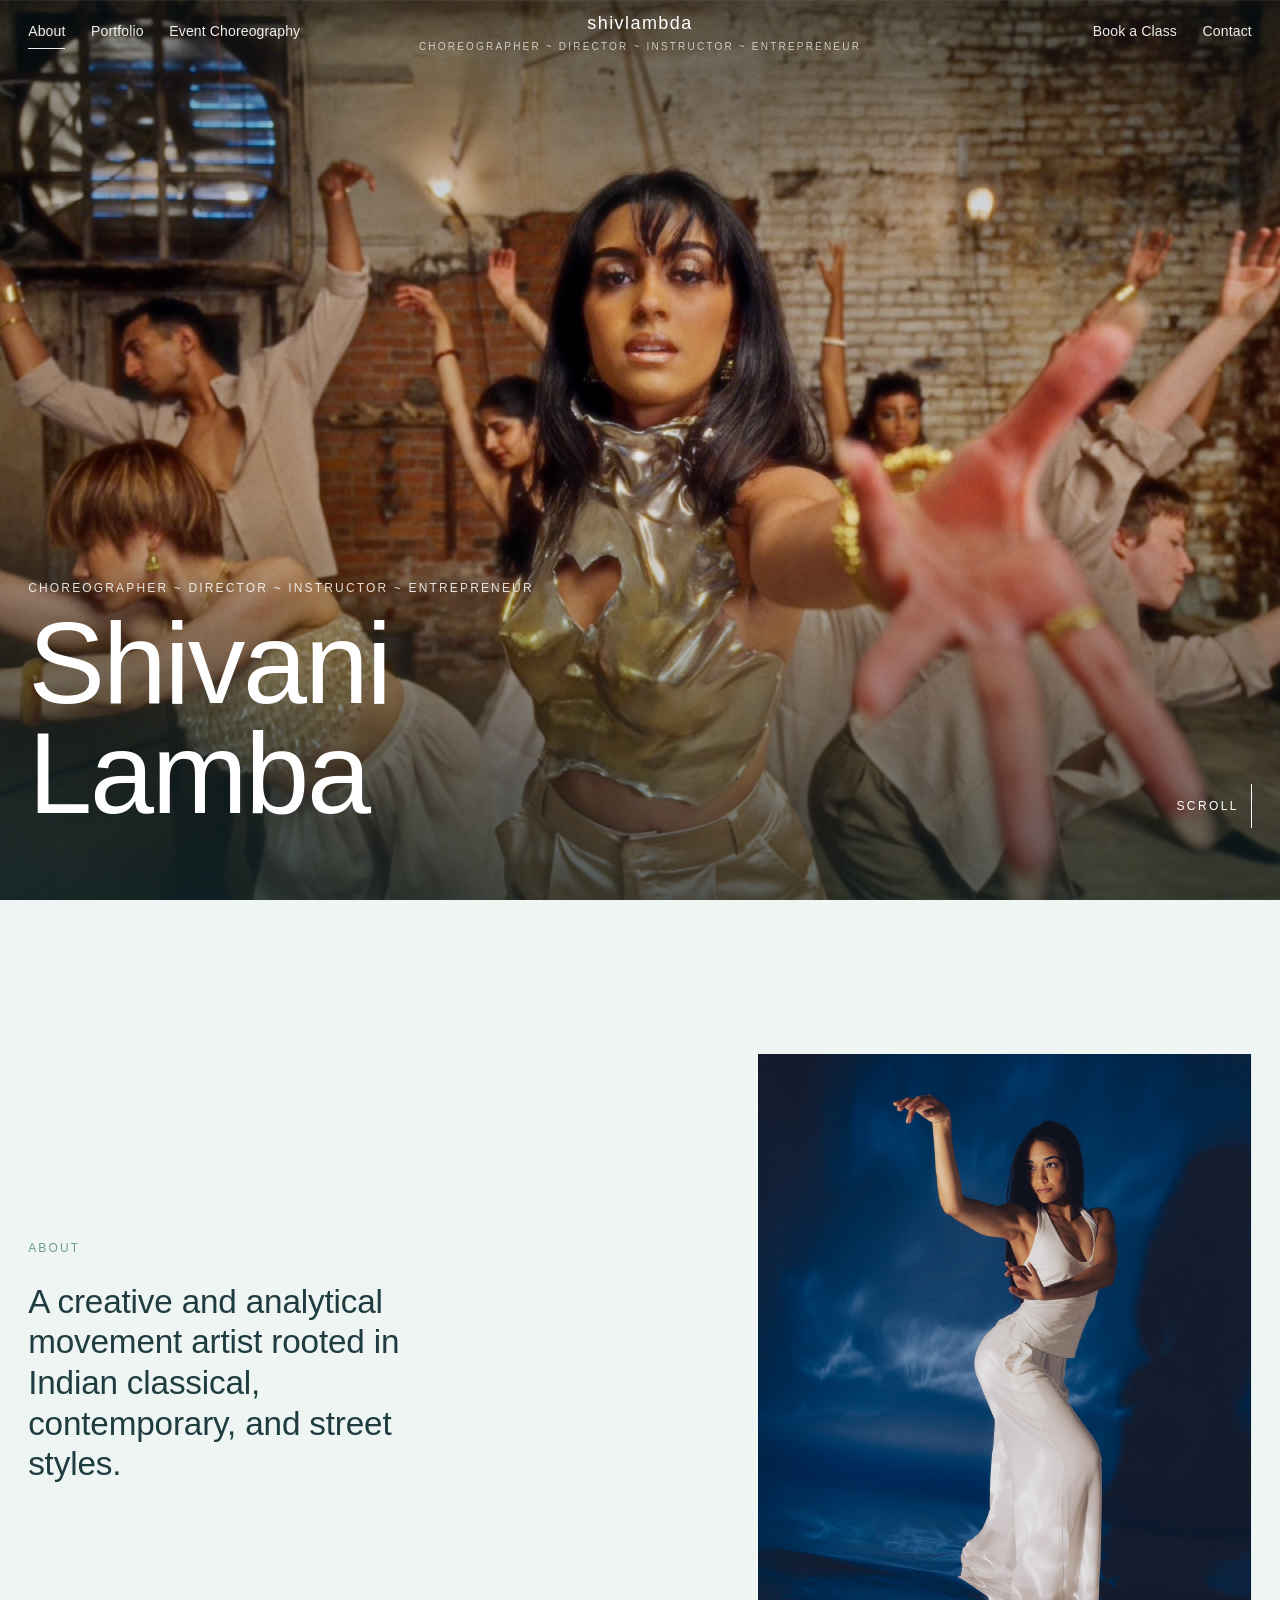
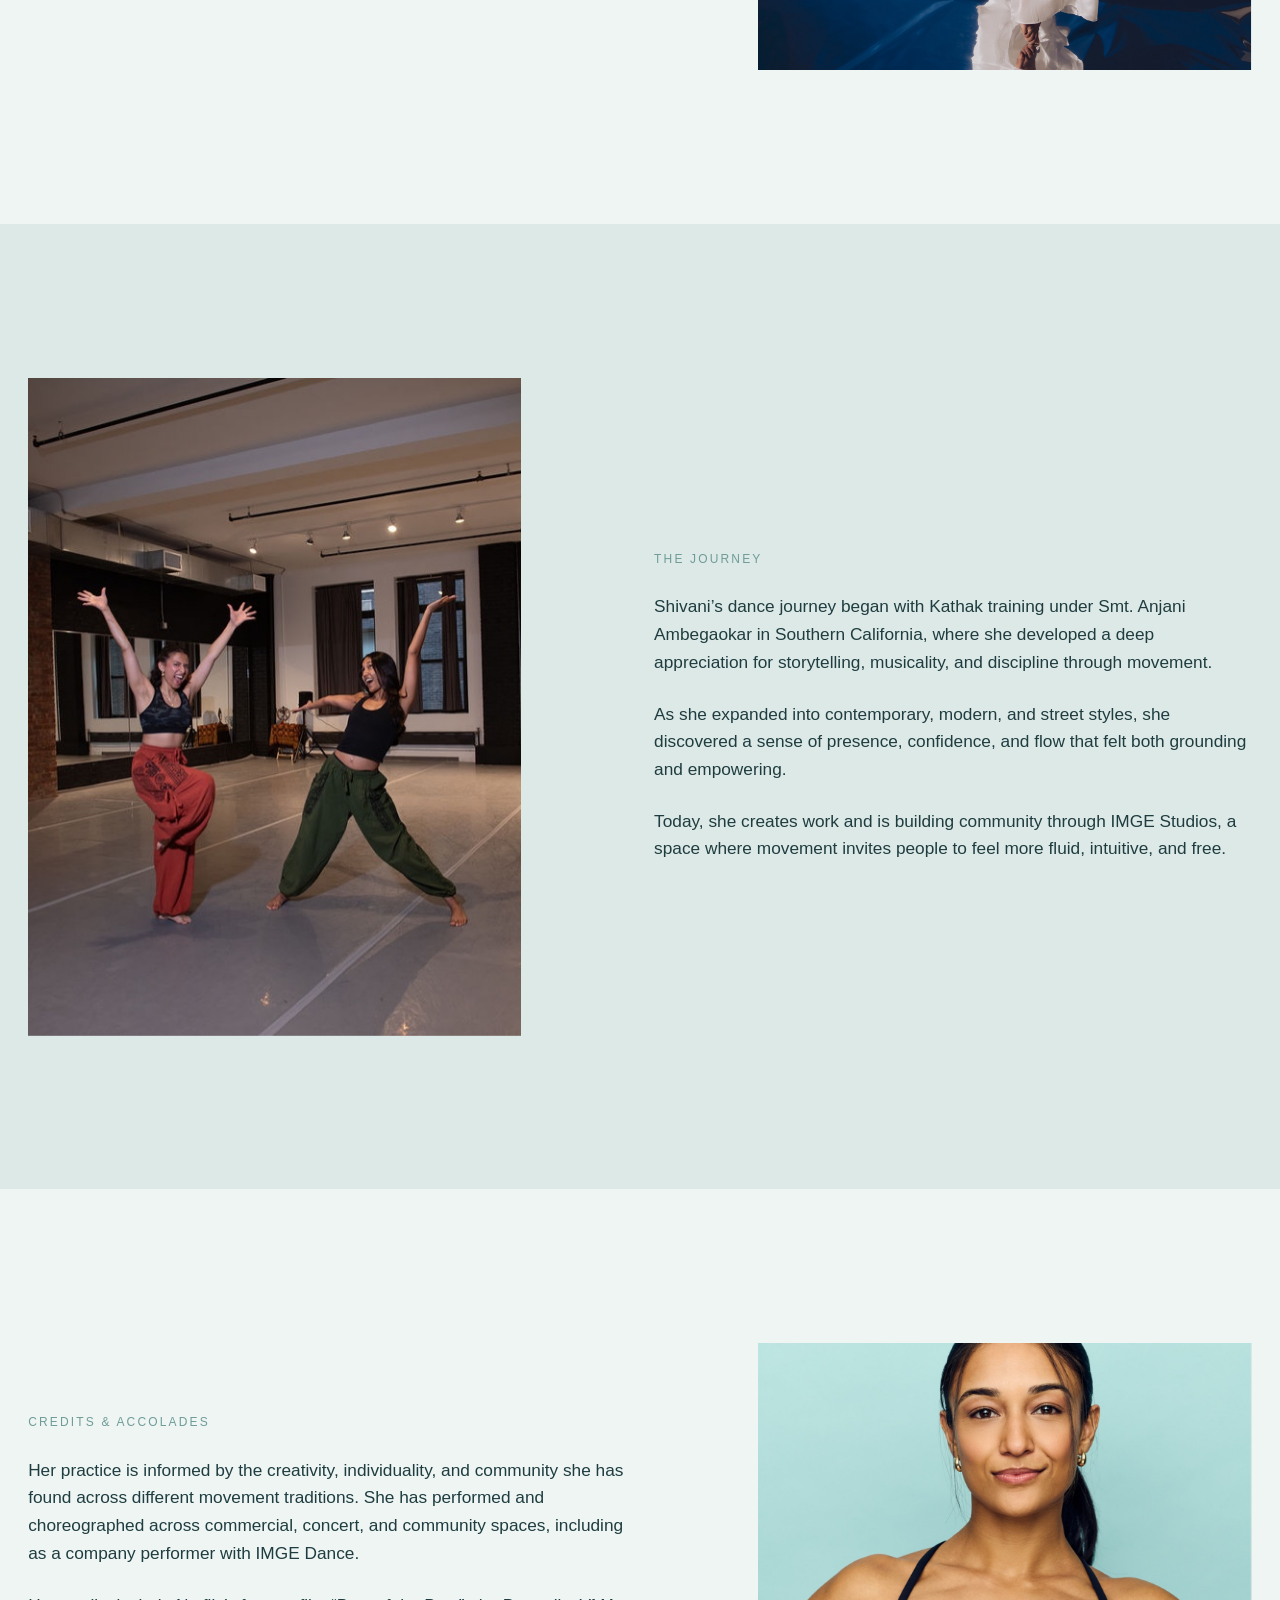
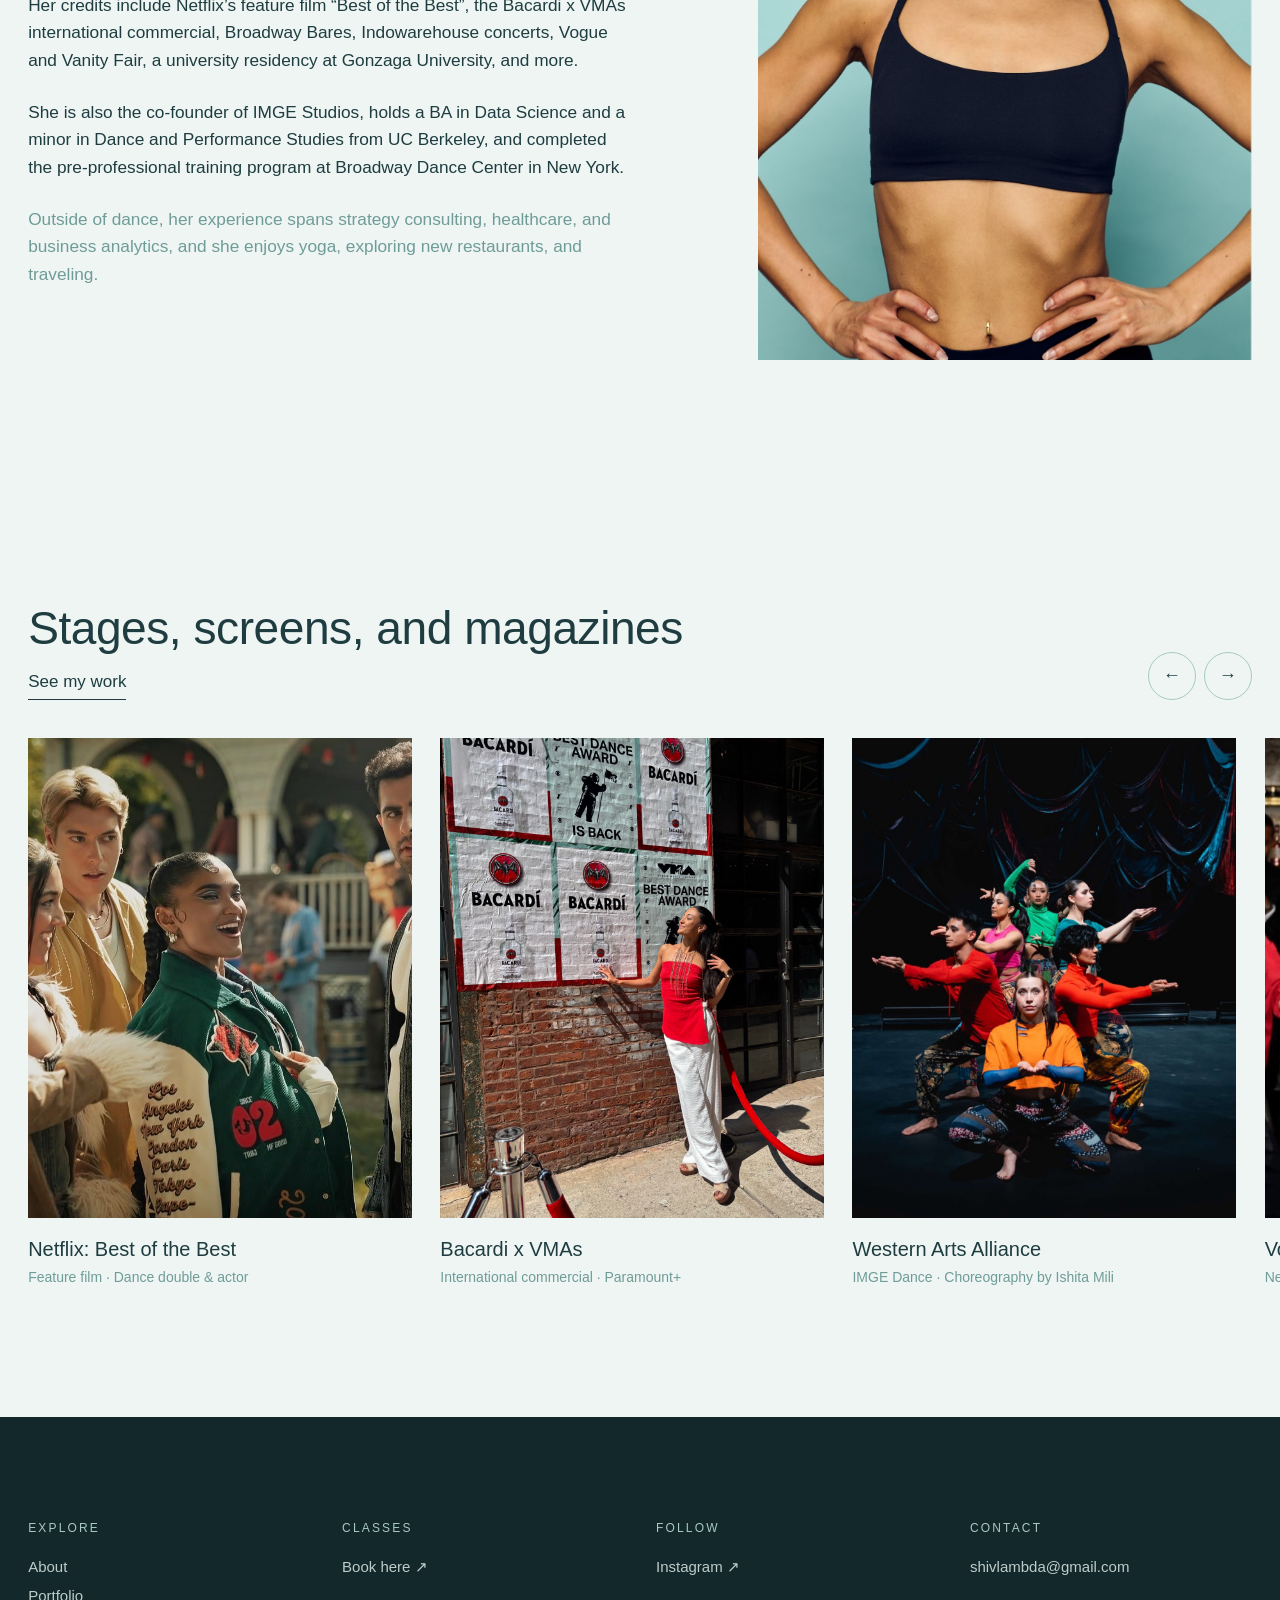
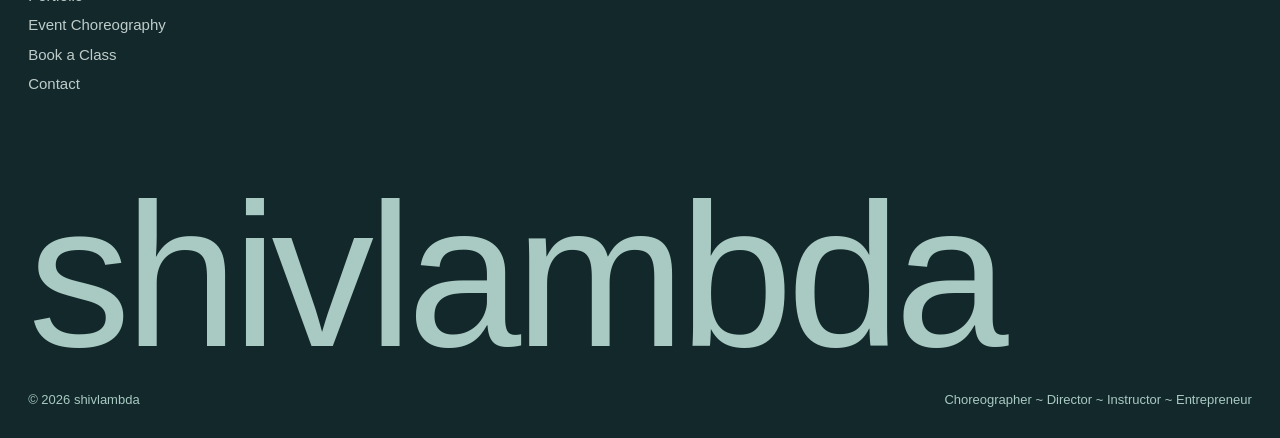
==== index.html @ 4c50a0a4 "Add Netflix film, Bacardi x VMAs and Western Arts Alliance credits; row-ordered portfolio grid Co-Au" ====
<!doctype html>
<html lang="en">
<head>
  <meta charset="utf-8">
  <meta name="viewport" content="width=device-width, initial-scale=1">
  <title>Shivani Lamba — Choreographer, Director, Instructor, Entrepreneur</title>
  <meta name="description" content="Shivani Lamba (shiv) — NYC-based choreographer, director, instructor and entrepreneur. Company performer with IMGE Dance. Book a class, private lesson or event choreography.">
  <meta property="og:title" content="Shivani Lamba — Choreographer, Director, Instructor, Entrepreneur">
  <meta property="og:image" content="assets/img/shivani-6.jpg">
  <link rel="icon" href="assets/img/logo.png">
  <link rel="stylesheet" href="assets/css/style.css">
</head>
<body>

  <!-- Intro wordmark: plays once per visit -->
  <div class="intro" aria-hidden="true">
    <div class="intro__word">~shiv~</div>
    <p class="intro__sub eyebrow">Choreographer ~ Director ~ Instructor ~ Entrepreneur</p>
  </div>

  <header id="site-header" data-on-dark></header>

  <main>
    <!-- HERO — intro video (swap assets/video/intro.mp4 + poster to change it) -->
    <section class="hero">
      <div class="hero__water" aria-hidden="true"></div>
      <div class="hero__media">
        <video class="hero__video" src="assets/video/intro.mp4" poster="assets/img/intro-poster.jpg"
               autoplay muted loop playsinline preload="auto" aria-label="Shivani leading a group of dancers in a brick warehouse"></video>
      </div>
      <div class="hero__content">
        <div>
          <p class="eyebrow" style="color:inherit;opacity:.85">Choreographer ~ Director ~ Instructor ~ Entrepreneur</p>
          <h1 class="display" style="margin-top:12px">Shivani<br>Lamba</h1>
        </div>
        <a class="hero__scroll" href="#about">Scroll</a>
      </div>
    </section>

    <!-- ABOUT -->
    <section id="about" class="section wrap">
      <div class="grid">
        <div class="col-6" style="align-self:center">
          <p class="eyebrow reveal">About</p>
          <p class="lead reveal reveal-d1" style="margin-top:24px;max-width:24ch">
            A creative and analytical movement artist rooted in Indian classical, contemporary, and street styles.
          </p>
        </div>
        <div class="col-5 start-8" style="grid-column-end:-1">
          <div class="media media--portrait reveal-img" data-parallax="6">
            <img src="assets/img/about-water.jpg" alt="Shivani in flowing white, one arm raised, posed on a reflective floor against a deep blue backdrop" loading="lazy">
          </div>
        </div>
      </div>
    </section>

    <!-- ABOUT: JOURNEY -->
    <section class="section section--mist wrap">
      <div class="grid">
        <div class="col-5">
          <div class="media media--tall reveal-img" data-parallax="6">
            <img src="assets/img/about-studio-joy.jpg" alt="Shivani and a fellow dancer mid-celebration, arms flung wide, in a sunlit dance studio" loading="lazy">
          </div>
        </div>
        <div class="col-6 start-7 stack body-lg" style="align-self:center;grid-column-end:-1">
          <p class="eyebrow reveal">The journey</p>
          <p class="reveal">Shivani’s dance journey began with Kathak training under Smt. Anjani Ambegaokar in Southern California, where she developed a deep appreciation for storytelling, musicality, and discipline through movement.</p>
          <p class="reveal">As she expanded into contemporary, modern, and street styles, she discovered a sense of presence, confidence, and flow that felt both grounding and empowering.</p>
          <p class="reveal">Today, she creates work and is building community through IMGE Studios, a space where movement invites people to feel more fluid, intuitive, and free.</p>
        </div>
      </div>
    </section>

    <!-- ABOUT: CREDITS -->
    <section class="section wrap">
      <div class="grid">
        <div class="col-6 stack body-lg" style="align-self:center">
          <p class="eyebrow reveal">Credits &amp; accolades</p>
          <p class="reveal">Her practice is informed by the creativity, individuality, and community she has found across different movement traditions. She has performed and choreographed across commercial, concert, and community spaces, including as a company performer with IMGE Dance.</p>
          <p class="reveal">Her credits include Netflix’s feature film “Best of the Best”, the Bacardi x VMAs international commercial, Broadway Bares, Indowarehouse concerts, Vogue and Vanity Fair, a university residency at Gonzaga University, and more.</p>
          <p class="reveal">She is also the co-founder of IMGE Studios, holds a BA in Data Science and a minor in Dance and Performance Studies from UC Berkeley, and completed the pre-professional training program at Broadway Dance Center in New York.</p>
          <p class="reveal muted">Outside of dance, her experience spans strategy consulting, healthcare, and business analytics, and she enjoys yoga, exploring new restaurants, and traveling.</p>
        </div>
        <div class="col-5 start-8" style="grid-column-end:-1">
          <div class="media media--portrait reveal-img" data-parallax="6">
            <img src="assets/img/about-headshot.jpg" alt="Portrait of Shivani smiling, hands on hips, against a soft teal backdrop" loading="lazy" style="object-position:50% 20%">
          </div>
        </div>
      </div>
    </section>

    <!-- SNEAK PEEK: SELECTED WORK -->
    <section class="section--tight wrap carousel" style="padding-bottom:clamp(80px,10vw,160px)">
      <div class="carousel__head">
        <div>
          <h2 class="h2">Stages, screens, and magazines</h2>
          <p style="margin-top:16px"><a class="link-line" href="portfolio.html">See my work</a></p>
        </div>
        <div class="carousel__controls">
          <button class="carousel__btn" data-prev aria-label="Previous">←</button>
          <button class="carousel__btn" data-next aria-label="Next">→</button>
        </div>
      </div>
      <div class="carousel__track">
        <a class="carousel__item" href="portfolio.html#film">
          <div class="media media--portrait"><img src="assets/img/film-best-of-the-best.jpg" alt="Still from the Netflix feature film Best of the Best" loading="lazy"></div>
          <p class="card-title">Netflix: Best of the Best</p>
          <p class="card-meta">Feature film · Dance double &amp; actor</p>
        </a>
        <a class="carousel__item" href="portfolio.html#commercial">
          <div class="media media--portrait"><img src="assets/img/com-bacardi-vmas.jpg" alt="Shivani at the Bacardi x VMAs Best Dance Award wall" loading="lazy" style="object-position:65% 50%"></div>
          <p class="card-title">Bacardi x VMAs</p>
          <p class="card-meta">International commercial · Paramount+</p>
        </a>
        <a class="carousel__item" href="portfolio.html#concert">
          <div class="media media--portrait"><img src="assets/img/concert-western-arts-alliance.jpg" alt="IMGE Dance ensemble in colourful costumes posed on a dark stage" loading="lazy"></div>
          <p class="card-title">Western Arts Alliance</p>
          <p class="card-meta">IMGE Dance · Choreography by Ishita Mili</p>
        </a>
        <a class="carousel__item" href="portfolio.html#commercial">
          <div class="media media--portrait"><img src="assets/img/com-vogue.jpg" alt="IMGE Dance featured in Vogue" loading="lazy"></div>
          <p class="card-title">Vogue, Vanity Fair, L’Officiel</p>
          <p class="card-meta">New York Diwali Gala · Mandarin Oriental</p>
        </a>
        <a class="carousel__item" href="portfolio.html#commercial">
          <div class="media media--portrait"><img src="assets/img/com-diljit.jpg" alt="Diljit Dosanjh concert at Prudential Center" loading="lazy"></div>
          <p class="card-title">Diljit Dosanjh</p>
          <p class="card-meta">Prudential Center · 20,000+ audience</p>
        </a>
        <a class="carousel__item" href="portfolio.html#concert">
          <div class="media media--portrait"><img src="assets/img/cover-concert.jpg" alt="Broadway Bares 2023 ensemble" loading="lazy"></div>
          <p class="card-title">Broadway Bares 2023</p>
          <p class="card-meta">Broadway Cares / Equity Fights AIDS</p>
        </a>
        <a class="carousel__item" href="portfolio.html#commercial">
          <div class="media media--portrait"><img src="assets/img/com-nyfw.jpg" alt="NYFW SS25 runway show at Terminal 5" loading="lazy"></div>
          <p class="card-title">NYFW SS25</p>
          <p class="card-meta">Terminal 5 · with Akshara</p>
        </a>
        <a class="carousel__item" href="portfolio.html#commercial">
          <div class="media media--portrait"><img src="assets/img/com-monkeyman.jpg" alt="Monkey Man premiere at AMC Times Square" loading="lazy"></div>
          <p class="card-title">Monkey Man Premiere</p>
          <p class="card-meta">NBC Universal · AMC Times Square</p>
        </a>
        <a class="carousel__item" href="portfolio.html#concert">
          <div class="media media--portrait"><img src="assets/img/concert-seattle.jpg" alt="Seattle International Dance Festival 2025" loading="lazy"></div>
          <p class="card-title">Seattle International Dance Festival</p>
          <p class="card-meta">2025 · Trio, choreography by Ishita Mili</p>
        </a>
        <a class="carousel__item" href="portfolio.html#commercial">
          <div class="media media--portrait"><img src="assets/img/com-gotham.jpg" alt="Gotham FC match at Red Bull Arena" loading="lazy"></div>
          <p class="card-title">Gotham FC</p>
          <p class="card-meta">Red Bull Arena · NWSL match opener</p>
        </a>
      </div>
    </section>

  </main>

  <footer id="site-footer"></footer>
  <script src="assets/js/main.js"></script>
</body>
</html>
---- assets/css/style.css ----
/* ==========================================================================
   shivlambda — dance portfolio
   Water palette · Helvetica thin · calm, airy motion
   ========================================================================== */

:root {
  /* Water palette */
  --sea-foam:   #eef5f3;   /* page background */
  --sea-mist:   #dde9e6;   /* soft panels */
  --sea-glass:  #a9c9c3;   /* accents, rules */
  --tide:       #6f9c97;   /* secondary text, hover */
  --deep-water: #1f3d40;   /* primary text */
  --abyss:      #12282b;   /* dark sections */
  --white:      #ffffff;

  --font: "Helvetica Neue", Helvetica, "Nimbus Sans", Arial, sans-serif;
  --thin: 200;
  --light: 300;
  --regular: 400;

  --gutter: clamp(16px, 2.2vw, 32px);
  --header-h: 64px;
  --ease: cubic-bezier(.22, .61, .36, 1);
  --ease-slow: cubic-bezier(.65, 0, .35, 1);
}

*, *::before, *::after { box-sizing: border-box; }

html { -webkit-text-size-adjust: 100%; scroll-behavior: smooth; }

body {
  margin: 0;
  background: var(--sea-foam);
  color: var(--deep-water);
  font-family: var(--font);
  font-weight: var(--thin);
  font-size: 17px;
  line-height: 1.55;
  -webkit-font-smoothing: antialiased;
  overflow-x: hidden;
}

body.is-locked { overflow: hidden; }

img, video { display: block; max-width: 100%; }
a { color: inherit; text-decoration: none; }
h1, h2, h3, h4, p { margin: 0; font-weight: var(--thin); }

.sr-only {
  position: absolute; width: 1px; height: 1px; overflow: hidden;
  clip: rect(0 0 0 0); white-space: nowrap;
}

/* ---------- Type scale ---------- */
.display {
  font-size: clamp(44px, 9vw, 150px);
  line-height: .95;
  letter-spacing: -.02em;
  font-weight: 100;
}
.h1 { font-size: clamp(34px, 5.2vw, 80px); line-height: 1.04; letter-spacing: -.015em; }
.h2 { font-size: clamp(28px, 3.6vw, 54px); line-height: 1.1;  letter-spacing: -.01em; }
.lead { font-size: clamp(22px, 2.6vw, 40px); line-height: 1.22; letter-spacing: -.005em; }
.body-lg { font-size: clamp(17px, 1.35vw, 20px); line-height: 1.6; }
.eyebrow {
  font-size: 12px; letter-spacing: .18em; text-transform: uppercase;
  font-weight: var(--regular); color: var(--tide);
}
.muted { color: var(--tide); }

/* Underlined text link, like the inspiration's "About the Brand" */
.link-line {
  display: inline-block;
  font-weight: var(--light);
  padding-bottom: 4px;
  background: linear-gradient(currentColor, currentColor) left bottom / 100% 1px no-repeat;
  transition: background-size .5s var(--ease), color .3s;
}
.link-line:hover { background-size: 0 1px; background-position: right bottom; }

/* Pill button for booking */
.btn {
  display: inline-flex; align-items: center; gap: .7em;
  padding: 16px 30px;
  border: 1px solid currentColor;
  border-radius: 999px;
  font-size: 14px; letter-spacing: .14em; text-transform: uppercase;
  font-weight: var(--regular);
  transition: background .4s var(--ease), color .4s var(--ease), border-color .4s;
}
.btn:hover { background: var(--deep-water); color: var(--sea-foam); border-color: var(--deep-water); }
.btn--solid { background: var(--deep-water); color: var(--sea-foam); border-color: var(--deep-water); }
.btn--solid:hover { background: var(--tide); border-color: var(--tide); }
.btn--light { color: var(--white); }
.btn--light:hover { background: var(--white); color: var(--deep-water); border-color: var(--white); }
.btn .arrow { transition: transform .4s var(--ease); }
.btn:hover .arrow { transform: translateX(4px); }

/* ---------- Layout ---------- */
.wrap { padding-inline: var(--gutter); }
.section { padding-block: clamp(80px, 12vw, 180px); }
.section--tight { padding-block: clamp(56px, 7vw, 100px); }
.section--dark { background: var(--abyss); color: var(--sea-mist); }
.section--dark .muted, .section--dark .eyebrow { color: var(--sea-glass); }
.section--mist { background: var(--sea-mist); }

.grid {
  display: grid;
  grid-template-columns: repeat(12, 1fr);
  column-gap: var(--gutter);
  row-gap: clamp(40px, 6vw, 80px);
}
.col-full { grid-column: 1 / -1; }
.col-7, .col-6, .col-5, .col-4 { grid-column: var(--start, auto) / span var(--span); }
.col-7 { --span: 7; }
.col-6 { --span: 6; }
.col-5 { --span: 5; }
.col-4 { --span: 4; }
.start-6 { --start: 6; }
.start-7 { --start: 7; }
.start-8 { --start: 8; }
.start-9 { --start: 9; }
@media (max-width: 860px) {
  .col-7, .col-6, .col-5, .col-4 { grid-column: 1 / -1 !important; }
}

.stack > * + * { margin-top: 1.4em; }
.stack-lg > * + * { margin-top: clamp(28px, 3vw, 48px); }

/* ---------- Header ---------- */
.site-header {
  position: fixed; inset: 0 0 auto 0; z-index: 50;
  height: var(--header-h);
  display: grid; grid-template-columns: 1fr auto 1fr; align-items: center;
  padding-inline: var(--gutter);
  font-size: 14px; font-weight: var(--light); letter-spacing: .01em;
  color: var(--deep-water);
  transition: background .5s var(--ease), color .5s var(--ease), transform .5s var(--ease), backdrop-filter .5s;
}
.site-header.on-dark { color: var(--white); }
.site-header.is-scrolled {
  background: color-mix(in srgb, var(--sea-foam) 82%, transparent);
  backdrop-filter: blur(14px);
  -webkit-backdrop-filter: blur(14px);
  color: var(--deep-water);
}
.site-header.is-hidden { transform: translateY(-100%); }

.nav { display: flex; gap: clamp(16px, 2vw, 28px); }
.nav--right { justify-content: flex-end; }
.nav a { position: relative; padding-block: 6px; opacity: .92; }
.nav a::after {
  content: ""; position: absolute; left: 0; right: 0; bottom: 0; height: 1px;
  background: currentColor; transform: scaleX(0); transform-origin: right;
  transition: transform .45s var(--ease);
}
.nav a:hover::after, .nav a[aria-current="page"]::after { transform: scaleX(1); transform-origin: left; }

.brand {
  text-align: center; text-transform: lowercase;
  font-size: 18px; letter-spacing: .08em; font-weight: var(--light);
  white-space: nowrap;
}
.brand small {
  display: block; font-size: 10px; letter-spacing: .22em; text-transform: uppercase; opacity: .7;
  white-space: normal; text-wrap: balance; line-height: 1.5; margin-top: 2px;
}
@media (max-width: 1180px) { .brand small { max-width: 30em; margin-inline: auto; } }
@media (max-width: 860px)  { .brand small { max-width: 26em; margin-inline: 0; font-size: 9px; } }

.menu-toggle {
  display: none; justify-self: end;
  background: none; border: 0; padding: 8px; color: inherit; cursor: pointer;
  font: inherit; font-size: 14px; letter-spacing: .08em;
}

/* Mobile menu */
.mobile-menu {
  position: fixed; inset: 0; z-index: 49;
  background: var(--sea-foam);
  display: flex; flex-direction: column; justify-content: center;
  padding: var(--gutter);
  gap: 10px;
  clip-path: inset(0 0 100% 0);
  transition: clip-path .8s var(--ease-slow);
}
.mobile-menu a { font-size: clamp(34px, 9vw, 56px); font-weight: 100; letter-spacing: -.01em; }
.menu-open .mobile-menu { clip-path: inset(0 0 0 0); }
.menu-open .site-header { color: var(--deep-water); background: transparent; backdrop-filter: none; }

@media (max-width: 860px) {
  .site-header { grid-template-columns: 1fr auto; }
  .nav { display: none; }
  .brand { text-align: left; }
  .menu-toggle { display: block; }
}

/* ---------- Intro (home) ---------- */
.intro {
  position: fixed; inset: 0; z-index: 100;
  display: grid; place-items: center;
  background: var(--sea-foam);
  color: var(--deep-water);
  pointer-events: none;
  transition: clip-path 1.2s var(--ease-slow);
  clip-path: inset(0 0 0 0);
}
.intro__word {
  font-size: clamp(48px, 12vw, 180px); font-weight: 100; letter-spacing: .02em;
  text-transform: lowercase; display: flex; overflow: hidden;
}
.intro__word span {
  display: inline-block; transform: translateY(110%);
  animation: rise 1s var(--ease) forwards;
}
.intro__sub {
  position: absolute; bottom: 12vh; left: 0; right: 0; text-align: center;
  opacity: 0; animation: fade .8s .9s var(--ease) forwards;
}
.intro.is-done { clip-path: inset(0 0 100% 0); }
@keyframes rise { to { transform: translateY(0); } }
@keyframes fade { to { opacity: 1; } }

/* ---------- Hero ---------- */
.hero {
  position: relative; height: 100svh; min-height: 560px;
  overflow: hidden; color: var(--white);
  background: var(--abyss);
}
.hero__media, .hero__media video, .hero__media img {
  position: absolute; inset: 0; width: 100%; height: 100%; object-fit: cover;
}
/* Shown behind the hero media while it loads: slow drifting water gradient */
.hero__water {
  position: absolute; inset: -20%;
  background:
    radial-gradient(40% 50% at 20% 30%, #5f9893 0%, transparent 70%),
    radial-gradient(45% 55% at 80% 60%, #2e6266 0%, transparent 70%),
    radial-gradient(35% 40% at 50% 90%, #8ab9b2 0%, transparent 70%),
    linear-gradient(160deg, #1d4245, #0f2427);
  filter: blur(30px);
  animation: drift 18s ease-in-out infinite alternate;
}
@keyframes drift {
  0%   { transform: translate3d(0, 0, 0) scale(1); }
  50%  { transform: translate3d(-4%, 3%, 0) scale(1.08); }
  100% { transform: translate3d(3%, -2%, 0) scale(1.03); }
}
.hero::after {
  content: ""; position: absolute; inset: 0;
  background:
    radial-gradient(70% 60% at 0% 100%, rgba(18,40,43,.6), transparent 70%),
    linear-gradient(to bottom, rgba(18,40,43,.35), transparent 30%, transparent 55%, rgba(18,40,43,.6));
}
.hero__content {
  position: absolute; z-index: 2; left: var(--gutter); right: var(--gutter); bottom: clamp(32px, 6vw, 72px);
  display: flex; justify-content: space-between; align-items: flex-end; gap: 24px; flex-wrap: wrap;
}
.hero__scroll {
  font-size: 12px; letter-spacing: .2em; text-transform: uppercase; font-weight: var(--regular);
  display: flex; align-items: center; gap: 12px;
}
.hero__scroll::after {
  content: ""; width: 1px; height: 44px; background: currentColor;
  animation: drip 2.2s var(--ease) infinite;
  transform-origin: top;
}
@keyframes drip {
  0% { transform: scaleY(0); } 50% { transform: scaleY(1); transform-origin: top; }
  51% { transform-origin: bottom; } 100% { transform: scaleY(0); transform-origin: bottom; }
}

/* Short page hero (inner pages) */
.page-hero {
  padding-top: calc(var(--header-h) + clamp(60px, 10vw, 160px));
  padding-bottom: clamp(40px, 6vw, 90px);
}

/* ---------- Media ---------- */
.media {
  position: relative; overflow: hidden; background: var(--sea-mist);
}
.media img, .media video { width: 100%; height: 100%; object-fit: cover; }
.media--portrait { aspect-ratio: 4 / 5; }
.media--tall { aspect-ratio: 3 / 4; }
.media--wide { aspect-ratio: 16 / 9; }
.media--square { aspect-ratio: 1; }
.media--cinema { aspect-ratio: 21 / 9; }
@media (max-width: 860px) { .media--cinema { aspect-ratio: 4 / 3; } }

/* Placeholder until real images are dropped in */
.media--ph {
  background:
    linear-gradient(135deg, var(--sea-mist), var(--sea-glass));
  display: grid; place-items: center;
}
.media--ph::before {
  content: attr(data-label);
  font-size: 12px; letter-spacing: .18em; text-transform: uppercase; color: var(--deep-water); opacity: .55;
}

/* ---------- Scroll reveal ---------- */
.reveal { opacity: 0; transform: translateY(40px); transition: opacity 1.1s var(--ease), transform 1.1s var(--ease); }
.reveal.is-in { opacity: 1; transform: none; }
.reveal-d1 { transition-delay: .12s; }
.reveal-d2 { transition-delay: .24s; }

/* Image wipe-up reveal */
.reveal-img { clip-path: inset(100% 0 0 0); transition: clip-path 1.4s var(--ease-slow); }
.reveal-img img, .reveal-img video { transform: scale(1.15); transition: transform 1.8s var(--ease); }
.reveal-img.is-in { clip-path: inset(0 0 0 0); }
.reveal-img.is-in img, .reveal-img.is-in video { transform: scale(1); }

/* Line-by-line text reveal */
.split-line { display: block; overflow: hidden; }
.split-line > span { display: block; transform: translateY(105%); transition: transform 1.1s var(--ease); }
.is-in .split-line > span { transform: none; }

/* Parallax target (JS sets --p) */
[data-parallax] img, [data-parallax] video { transform: translateY(var(--p, 0)) scale(1.12); will-change: transform; }

@media (prefers-reduced-motion: reduce) {
  *, *::before, *::after { animation: none !important; transition: none !important; }
  .reveal, .reveal-img, .split-line > span { opacity: 1; transform: none; clip-path: none; }
  .intro { display: none; }
  [data-parallax] img, [data-parallax] video { transform: none; }
}

/* ---------- Horizontal carousel ---------- */
.carousel { position: relative; }
.carousel__head {
  display: flex; justify-content: space-between; align-items: end; gap: 20px;
  margin-bottom: clamp(24px, 3vw, 40px);
}
.carousel__controls { display: flex; gap: 8px; }
.carousel__btn {
  width: 48px; height: 48px; border-radius: 50%;
  border: 1px solid var(--sea-glass); background: transparent; color: inherit; cursor: pointer;
  font-size: 18px; transition: background .3s, border-color .3s;
}
.carousel__btn:hover { background: var(--deep-water); color: var(--sea-foam); border-color: var(--deep-water); }
.carousel__track {
  display: flex; gap: var(--gutter);
  overflow-x: auto; scroll-snap-type: x mandatory; scrollbar-width: none;
  scroll-padding-inline: var(--gutter);
  padding-inline: var(--gutter); margin-inline: calc(var(--gutter) * -1);
  cursor: grab;
}
.carousel__track::-webkit-scrollbar { display: none; }
.carousel__track.is-dragging { cursor: grabbing; scroll-snap-type: none; }
.carousel__item { flex: 0 0 clamp(260px, 30vw, 460px); scroll-snap-align: start; }
.carousel__item .media { margin-bottom: 16px; }
.carousel__item img { pointer-events: none; transition: transform 1s var(--ease); }
.carousel__item:hover img { transform: scale(1.04); }
.card-title { font-size: 20px; font-weight: var(--light); }
.card-meta { font-size: 14px; color: var(--tide); margin-top: 2px; }

/* ---------- Category index (like the product counts list) ---------- */
.index-list { list-style: none; margin: 0; padding: 0; border-top: 1px solid var(--sea-glass); }
.index-list li { border-bottom: 1px solid var(--sea-glass); }
.index-list a {
  display: flex; justify-content: space-between; align-items: baseline; gap: 20px;
  padding: clamp(18px, 2.4vw, 32px) 0;
  font-size: clamp(28px, 4.4vw, 68px); font-weight: 100; letter-spacing: -.01em;
  transition: padding .5s var(--ease), color .3s;
}
.index-list a:hover { padding-left: 18px; color: var(--tide); }
.index-list sup { font-size: 14px; letter-spacing: .1em; font-weight: var(--light); color: var(--tide); }

/* ---------- Portfolio grid ---------- */
.filters { display: flex; flex-wrap: wrap; gap: 10px; margin-bottom: clamp(32px, 4vw, 56px); }
.filter {
  background: none; border: 1px solid var(--sea-glass); border-radius: 999px;
  padding: 9px 18px; font: inherit; font-size: 14px; font-weight: var(--light); color: inherit; cursor: pointer;
  transition: background .3s, color .3s, border-color .3s;
}
.filter[aria-pressed="true"], .filter:hover { background: var(--deep-water); color: var(--sea-foam); border-color: var(--deep-water); }

/* Row-ordered grid so the newest credits read first, left to right */
.masonry {
  display: grid; grid-template-columns: repeat(auto-fill, minmax(300px, 1fr));
  gap: clamp(32px, 4vw, 56px) var(--gutter); align-items: start;
}
.masonry .work { display: block; }
.masonry .work .media { aspect-ratio: 4 / 3; }
.work .media { margin-bottom: 12px; }
.work.is-hidden { display: none; }

/* YouTube thumbnails are 4:3 with baked-in letterbox bars — crop them out */
.media img[src*="i.ytimg.com"] { scale: 1.06; }

/* Video thumbnail with a centred play button */
.video-card { position: relative; display: block; }
.video-card .play {
  position: absolute; left: 50%; top: 50%; transform: translate(-50%, -50%);
  width: 84px; height: 84px; border-radius: 50%; display: grid; place-items: center;
  border: 1px solid rgba(255,255,255,.8); color: var(--white); font-size: 20px; padding-left: 4px;
  background: rgba(18,40,43,.25); backdrop-filter: blur(6px); -webkit-backdrop-filter: blur(6px);
  transition: transform .5s var(--ease), background .4s;
}
.video-card:hover .play { transform: translate(-50%, -50%) scale(1.08); background: rgba(18,40,43,.5); }

/* ---------- Lightbox ---------- */
.lightbox {
  position: fixed; inset: 0; z-index: 200; background: rgba(18, 40, 43, .94);
  display: grid; place-items: center; padding: 5vw;
  opacity: 0; pointer-events: none; transition: opacity .4s var(--ease);
}
.lightbox.is-open { opacity: 1; pointer-events: auto; }
.lightbox img, .lightbox video, .lightbox iframe { max-height: 86vh; max-width: 100%; width: auto; }
.lightbox iframe { width: min(1100px, 90vw); aspect-ratio: 16 / 9; height: auto; border: 0; }
.lightbox__close {
  position: absolute; top: 16px; right: var(--gutter);
  background: none; border: 0; color: var(--white); font: inherit; font-size: 14px; letter-spacing: .14em;
  text-transform: uppercase; cursor: pointer;
}

/* ---------- Classes ---------- */
.class-list { border-top: 1px solid var(--sea-glass); }
.class-row {
  display: grid; grid-template-columns: 64px 1fr auto; gap: var(--gutter); align-items: baseline;
  padding: clamp(20px, 2.4vw, 32px) 0; border-bottom: 1px solid var(--sea-glass);
  transition: padding .5s var(--ease), color .3s;
}
.class-row h3 { font-size: clamp(22px, 2.4vw, 34px); }
a.class-row:hover { padding-left: 14px; color: var(--tide); }

/* ---------- Marquee (classes hero) ---------- */
.marquee {
  position: absolute; z-index: 2; left: 0; right: 0; top: 50%; transform: translateY(-50%) rotate(-3deg);
  overflow: hidden; pointer-events: none;
}
.marquee__track {
  display: flex; gap: .6em; width: max-content;
  font-size: clamp(40px, 7vw, 110px); font-weight: 100; white-space: nowrap;
  animation: marquee 28s linear infinite;
}
@keyframes marquee { to { transform: translateX(-50%); } }

/* ---------- Book CTA band ---------- */
.cta-band { text-align: center; }
.cta-band .h1 { max-width: 16ch; margin-inline: auto; }

/* ---------- Contact ---------- */
.contact-lines a { font-size: clamp(24px, 3.4vw, 52px); font-weight: 100; display: inline-block; }

/* ---------- Footer ---------- */
.site-footer {
  background: var(--abyss); color: var(--sea-mist);
  padding: clamp(60px, 8vw, 120px) var(--gutter) 28px;
}
.site-footer .footer-word {
  font-size: clamp(56px, 16vw, 260px); font-weight: 100; letter-spacing: -.03em; line-height: .85;
  text-transform: lowercase; margin-top: clamp(48px, 7vw, 100px); color: var(--sea-glass);
}
.footer-cols { display: grid; grid-template-columns: repeat(auto-fit, minmax(180px, 1fr)); gap: 32px; font-size: 15px; }
.footer-cols h4 { font-size: 12px; letter-spacing: .18em; text-transform: uppercase; font-weight: var(--regular); color: var(--sea-glass); margin-bottom: 14px; }
.footer-cols a { display: block; padding: 3px 0; opacity: .85; }
.footer-cols a:hover { opacity: 1; }
.footer-base { display: flex; justify-content: space-between; flex-wrap: wrap; gap: 12px; margin-top: 28px; font-size: 13px; color: var(--sea-glass); }
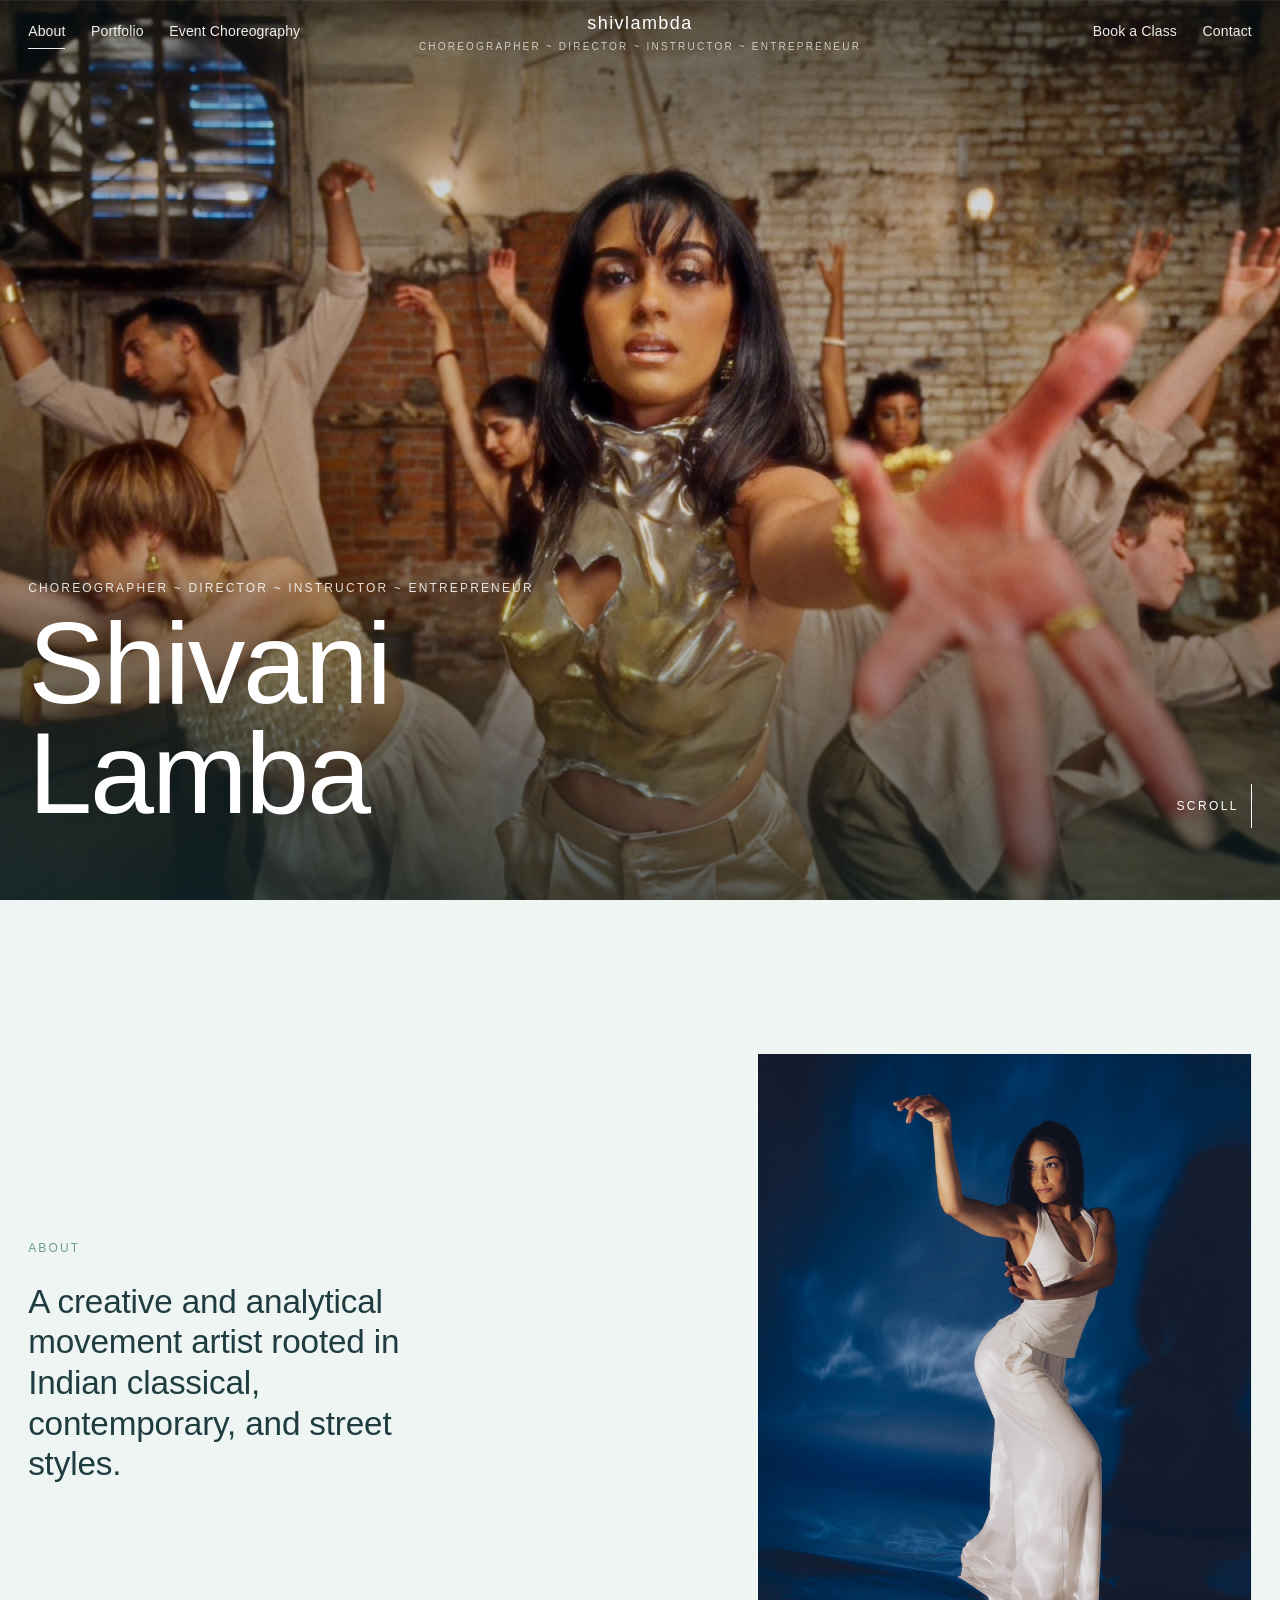
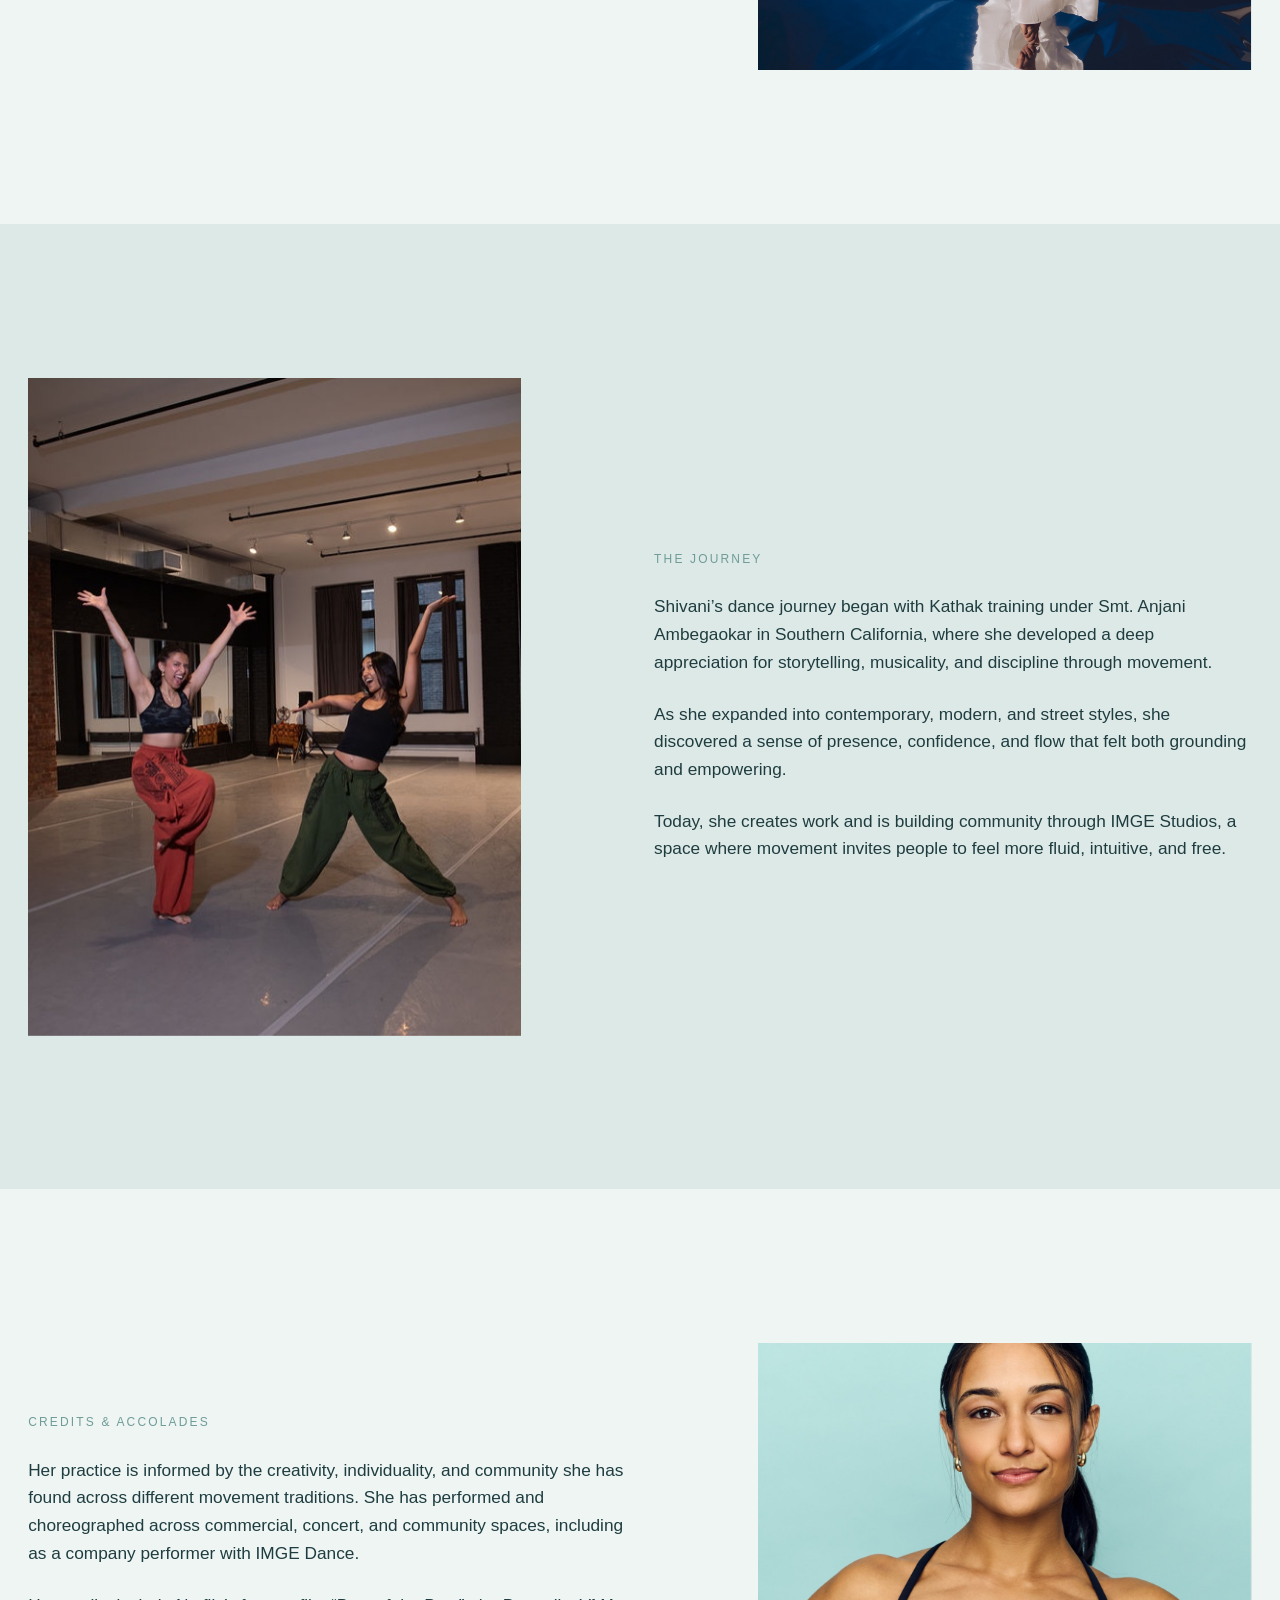
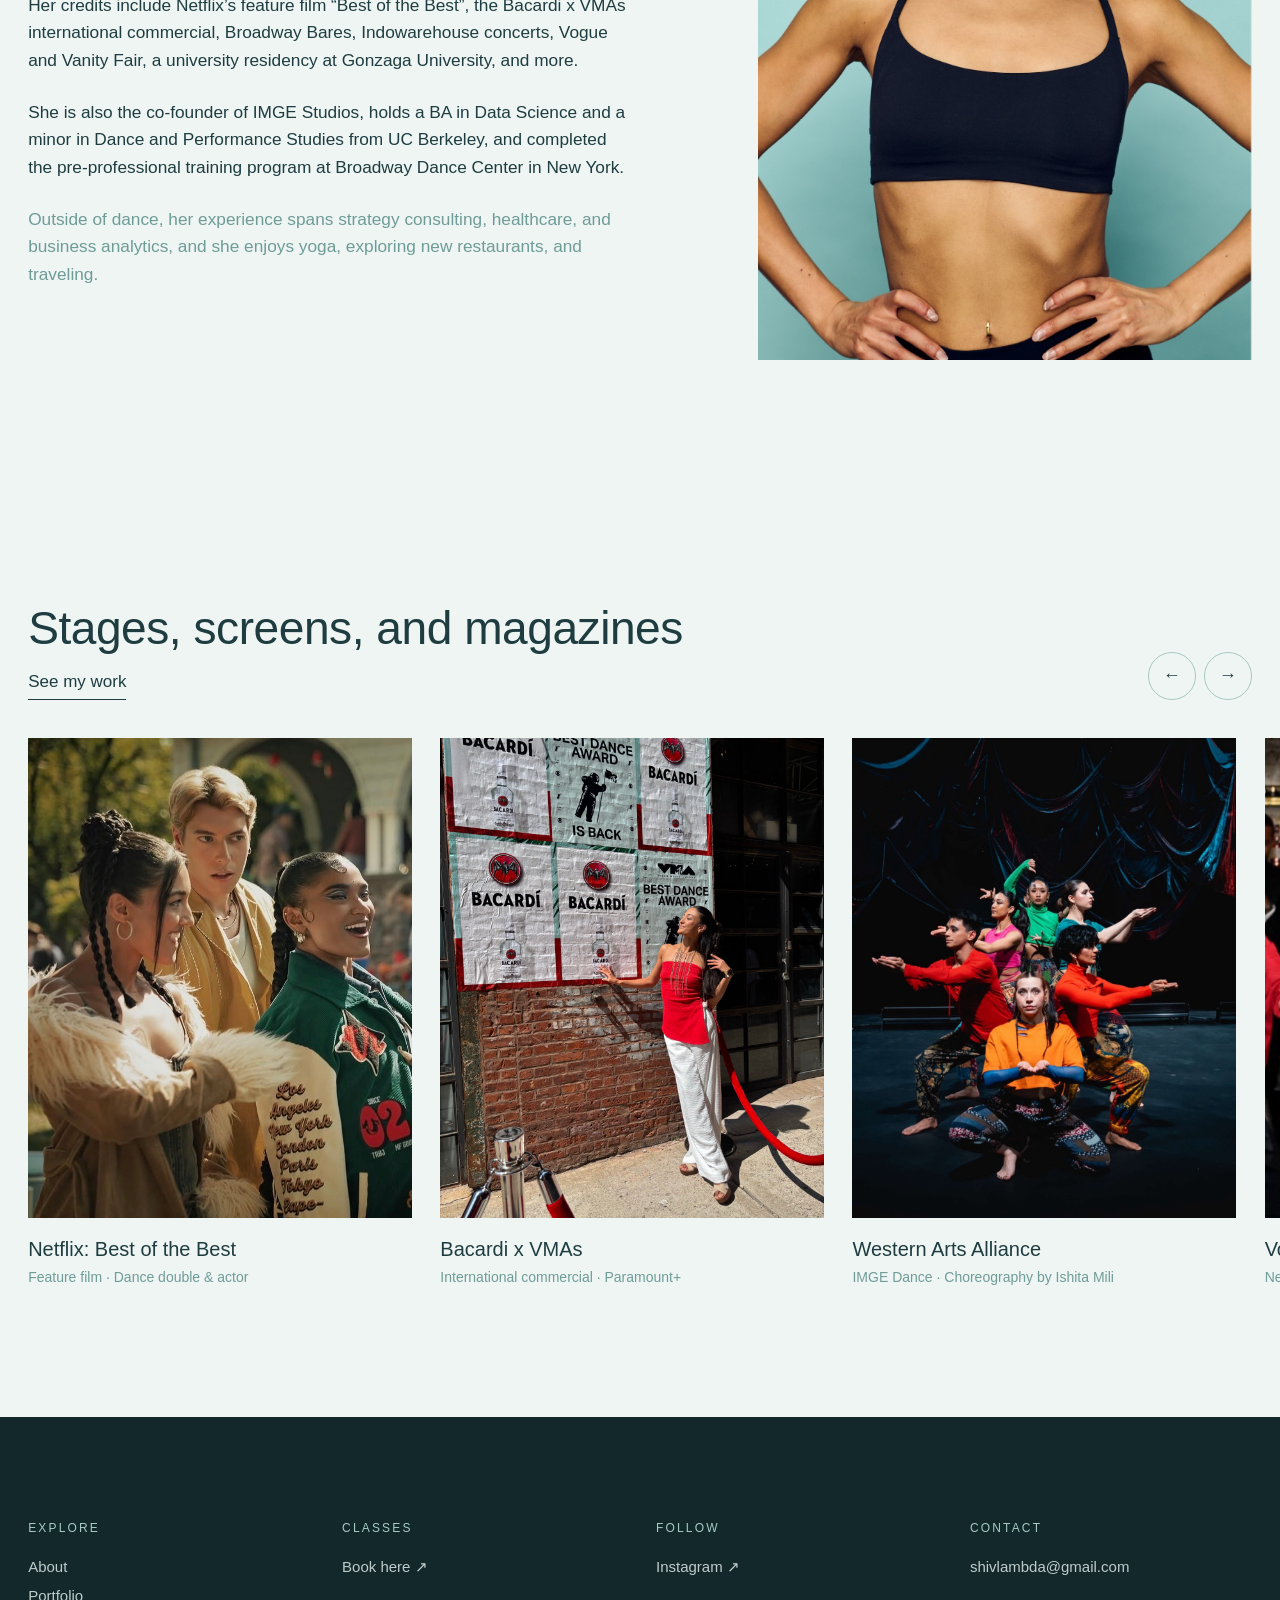
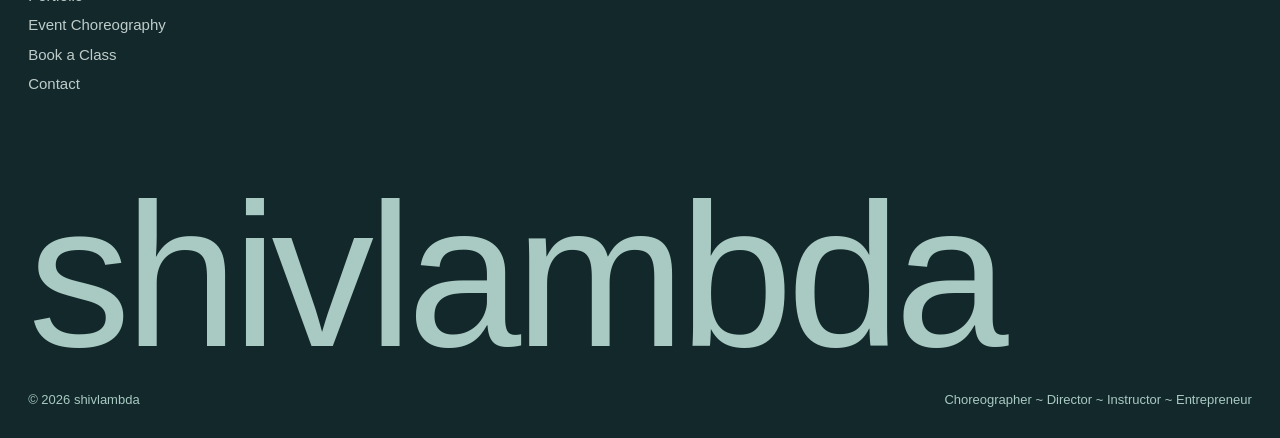
==== commit b6cf6698: "Keep Shivani in frame on Netflix carousel card Co-Authored-By: Claude Opus 5.5 <noreply@anthropic.co" ====
--- a/index.html
+++ b/index.html
@@ -103,7 +103,7 @@
       </div>
       <div class="carousel__track">
         <a class="carousel__item" href="portfolio.html#film">
-          <div class="media media--portrait"><img src="assets/img/film-best-of-the-best.jpg" alt="Still from the Netflix feature film Best of the Best" loading="lazy"></div>
+          <div class="media media--portrait"><img src="assets/img/film-best-of-the-best.jpg" alt="Shivani, in a fur-trimmed coat with braided buns, in a still from the Netflix feature film Best of the Best" loading="lazy" style="object-position:0% 50%"></div>
           <p class="card-title">Netflix: Best of the Best</p>
           <p class="card-meta">Feature film · Dance double &amp; actor</p>
         </a>
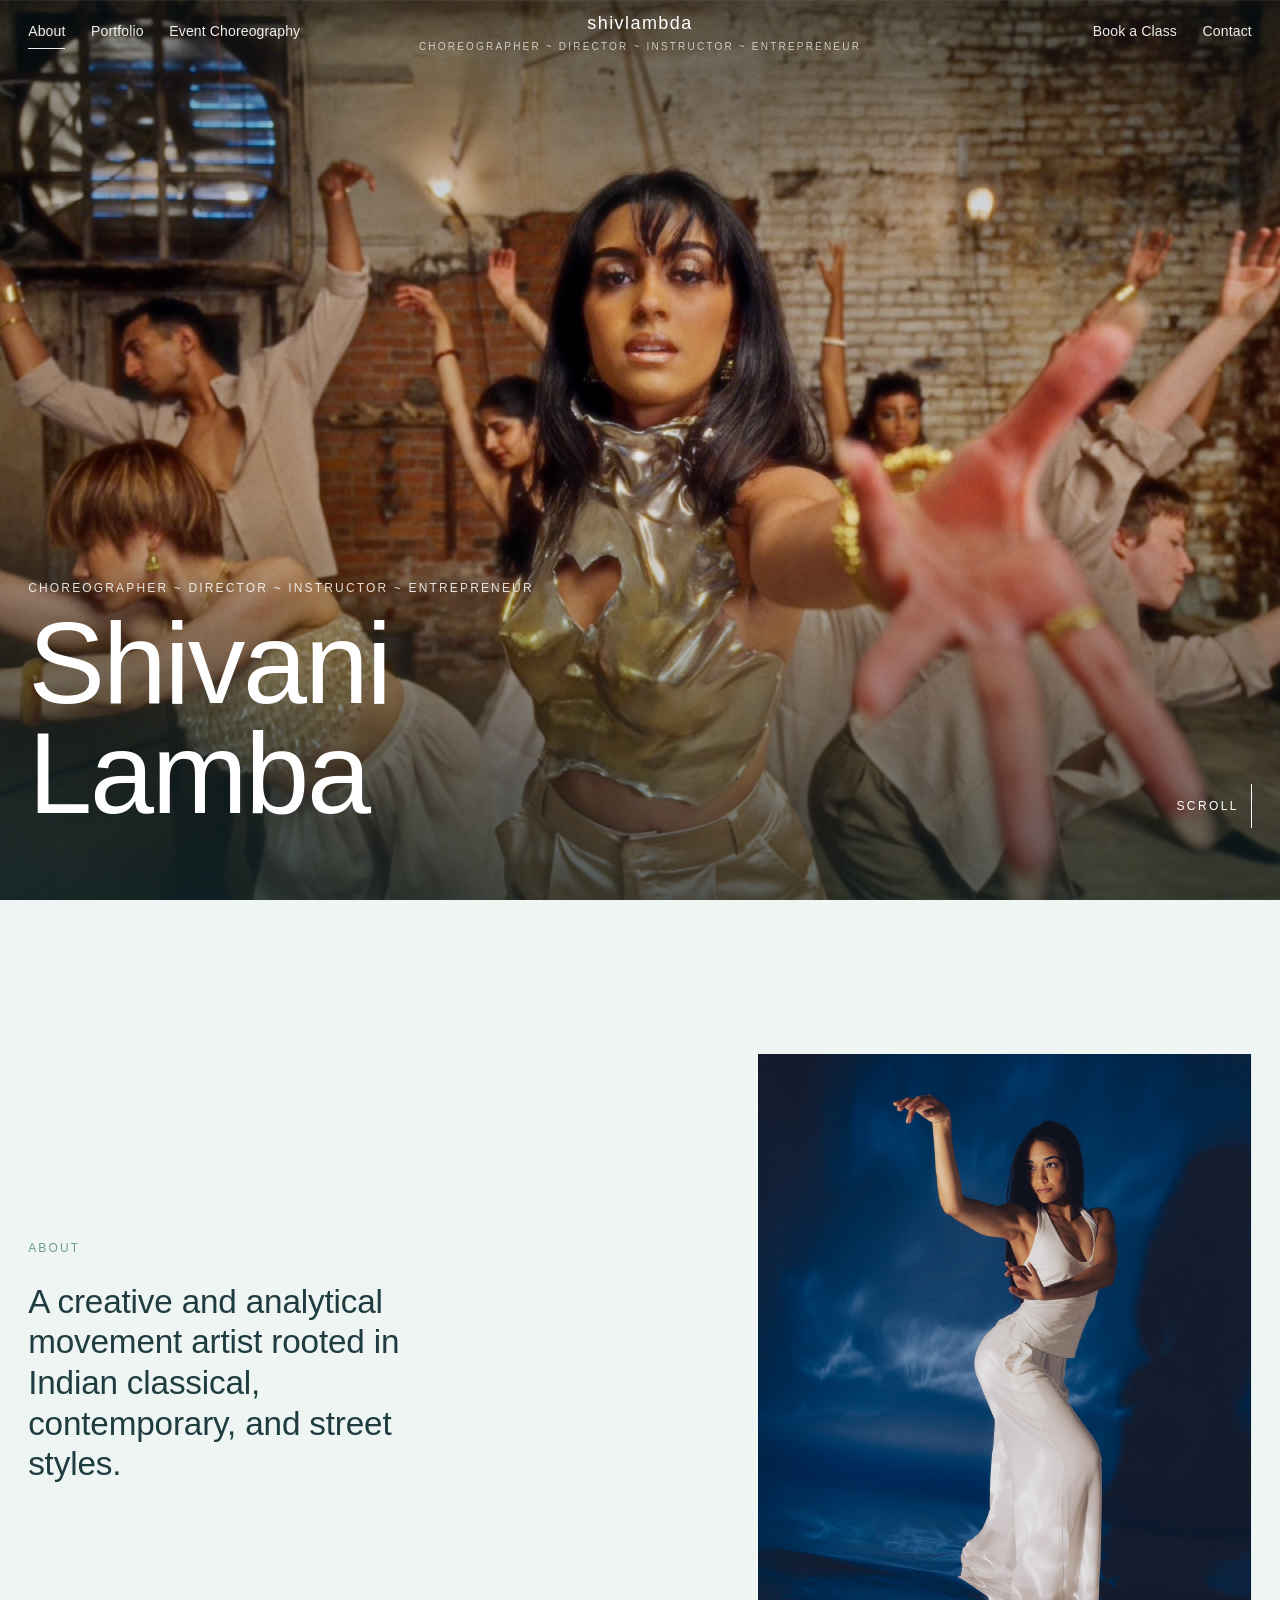
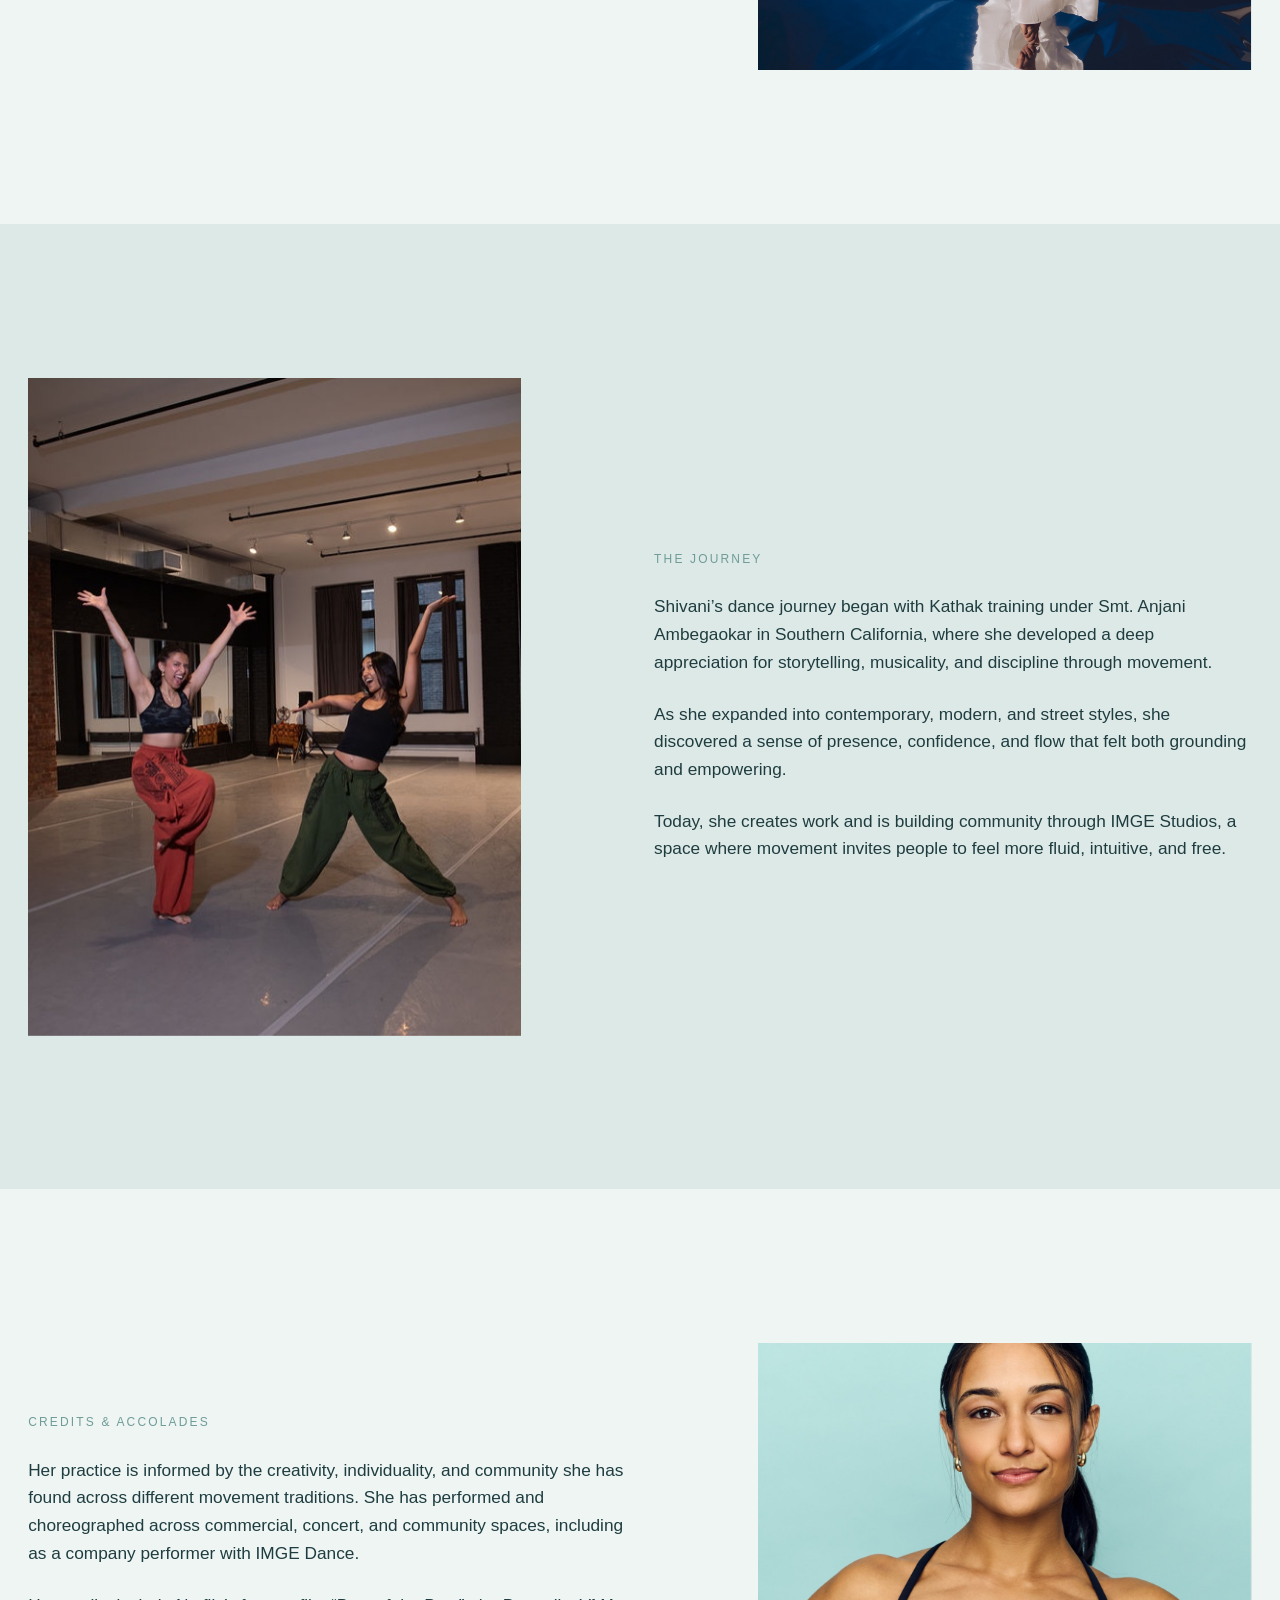
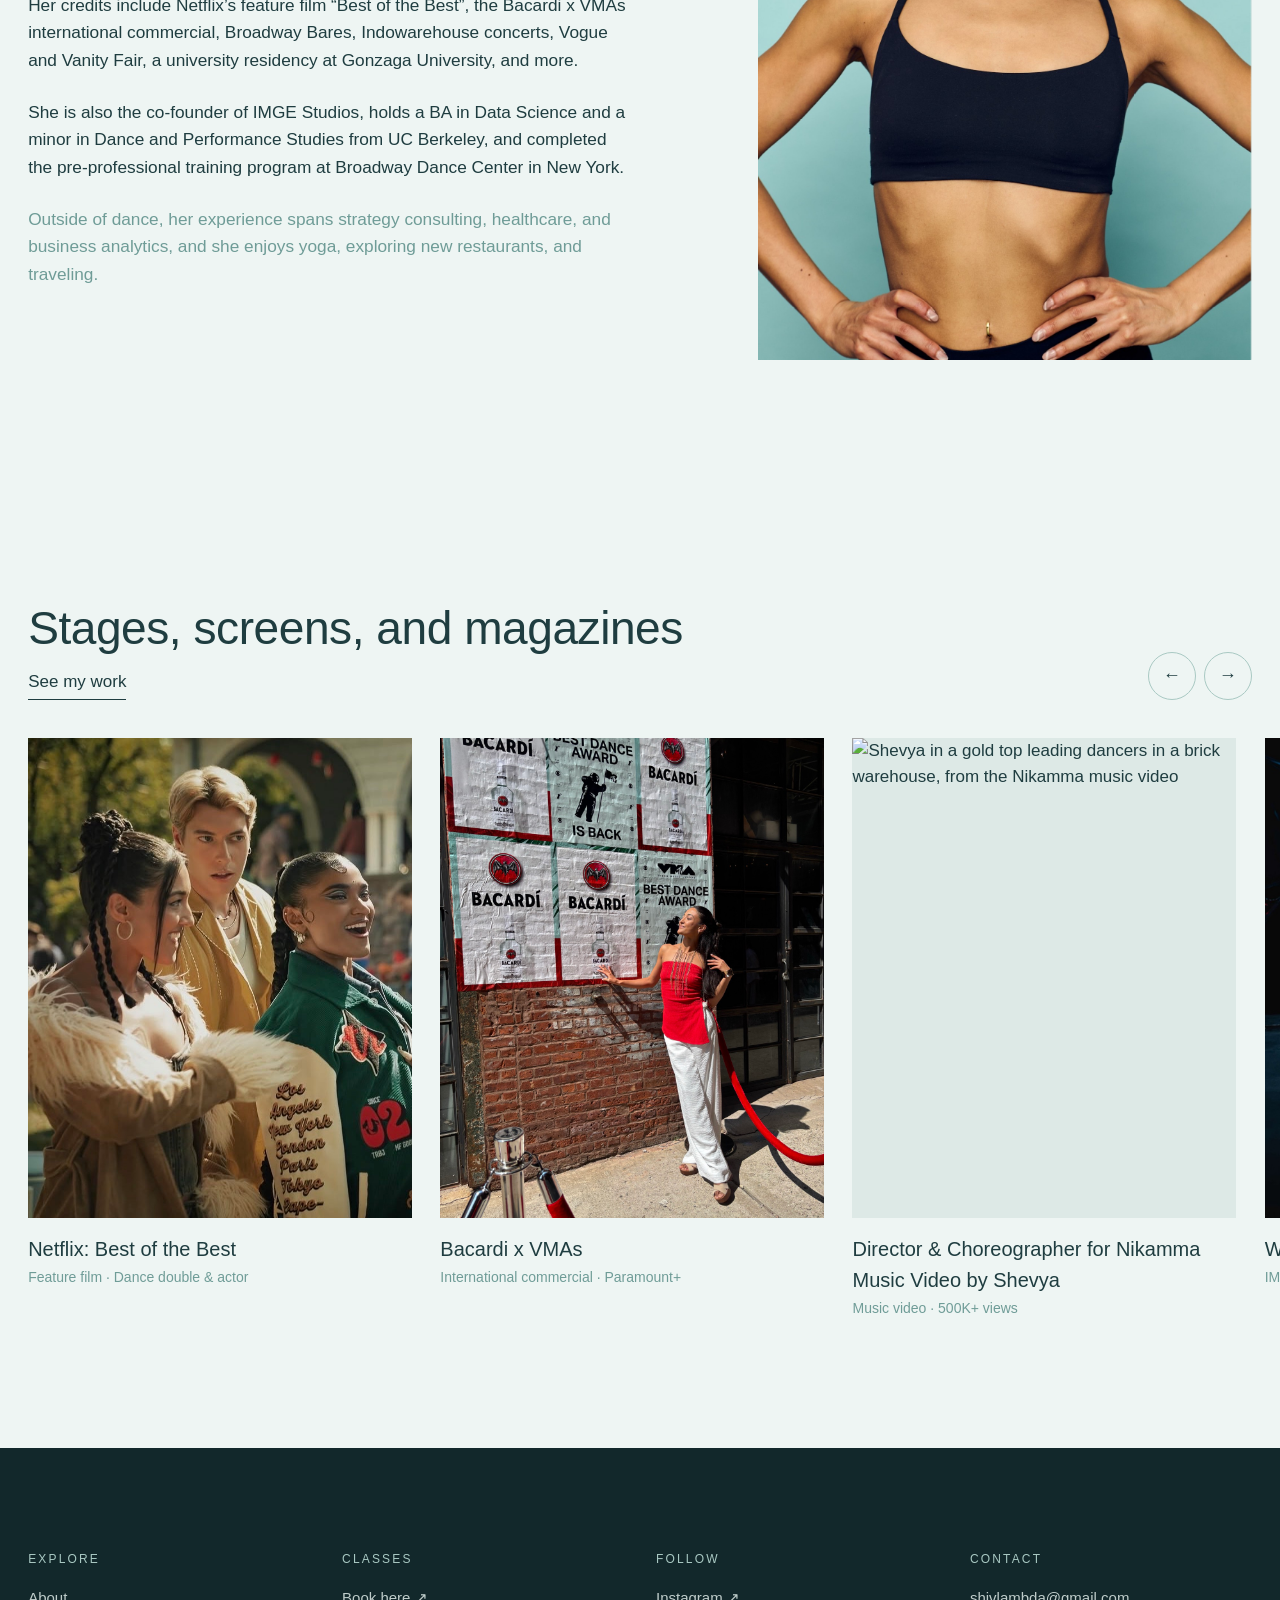
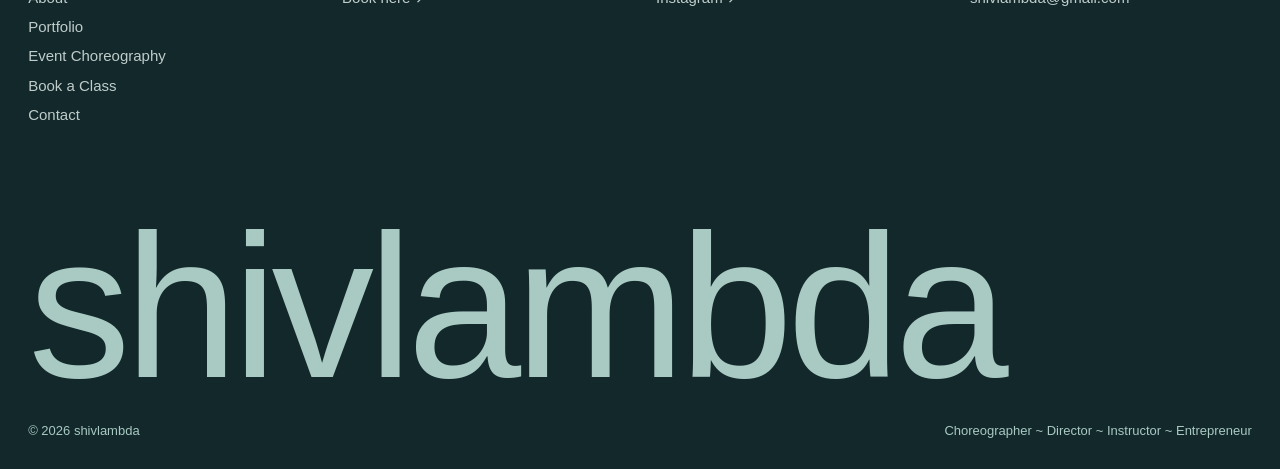
==== commit 9e6d0e07: "Add Nikamma music video credit; remove letterbox bars from YouTube thumbnails Co-Authored-By: Claude" ====
--- a/index.html
+++ b/index.html
@@ -112,6 +112,11 @@
           <p class="card-title">Bacardi x VMAs</p>
           <p class="card-meta">International commercial · Paramount+</p>
         </a>
+        <a class="carousel__item" href="portfolio.html#music-video">
+          <div class="media media--portrait"><img src="https://i.ytimg.com/vi/SA96hjdsSUk/maxresdefault.jpg" alt="Shevya in a gold top leading dancers in a brick warehouse, from the Nikamma music video" loading="lazy" style="object-position:60% 50%"></div>
+          <p class="card-title">Director &amp; Choreographer for Nikamma Music Video by Shevya</p>
+          <p class="card-meta">Music video · 500K+ views</p>
+        </a>
         <a class="carousel__item" href="portfolio.html#concert">
           <div class="media media--portrait"><img src="assets/img/concert-western-arts-alliance.jpg" alt="IMGE Dance ensemble in colourful costumes posed on a dark stage" loading="lazy"></div>
           <p class="card-title">Western Arts Alliance</p>
--- a/assets/css/style.css
+++ b/assets/css/style.css
@@ -386,8 +386,10 @@
 .work .media { margin-bottom: 12px; }
 .work.is-hidden { display: none; }
 
-/* YouTube thumbnails are 4:3 with baked-in letterbox bars — crop them out */
-.media img[src*="i.ytimg.com"] { scale: 1.06; }
+/* Low-res YouTube thumbnails (hq/sd) are 4:3 with baked-in letterbox bars — zoom past them.
+   hqdefault cards sit in 4:3 boxes, so they need the full 4:3 → 16:9 zoom. */
+.media img[src*="i.ytimg.com"][src*="/sddefault"] { scale: 1.06; }
+.media img[src*="i.ytimg.com"][src*="/hqdefault"] { scale: 1.34; }
 
 /* Video thumbnail with a centred play button */
 .video-card { position: relative; display: block; }
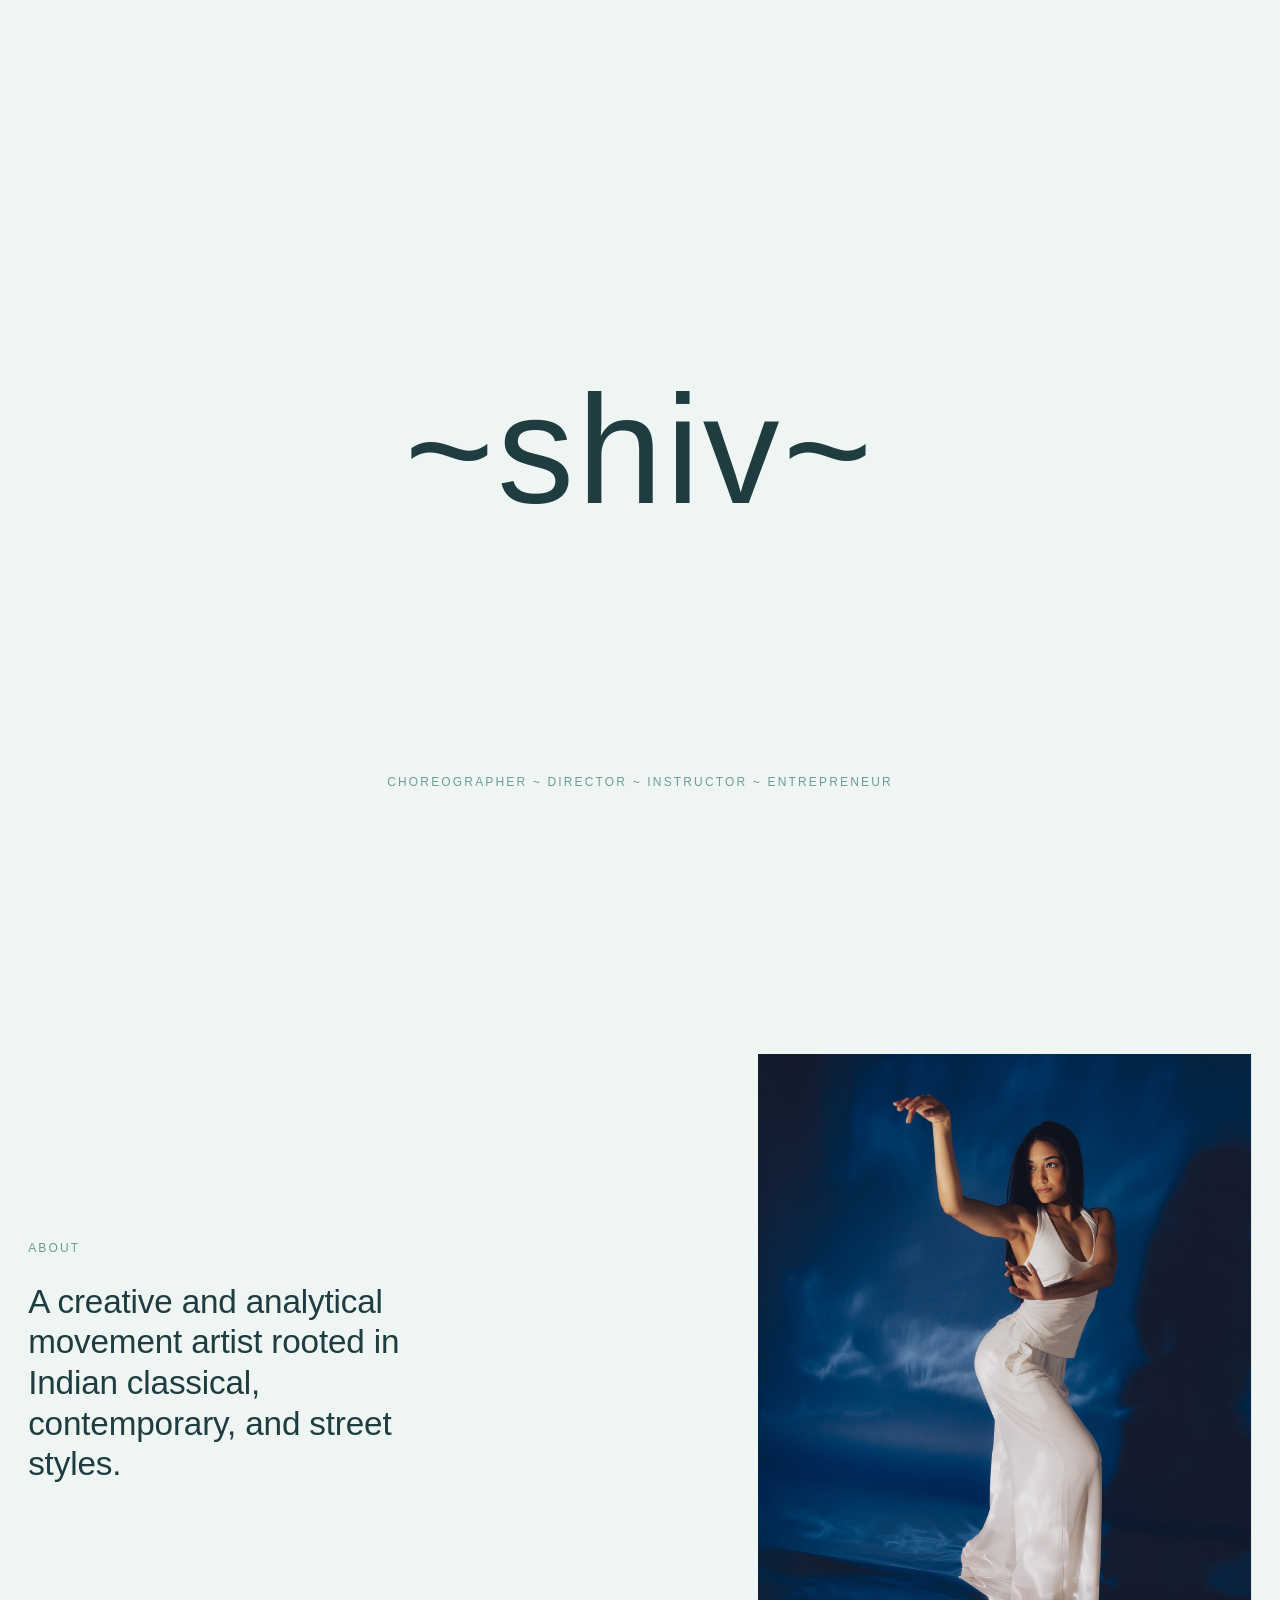
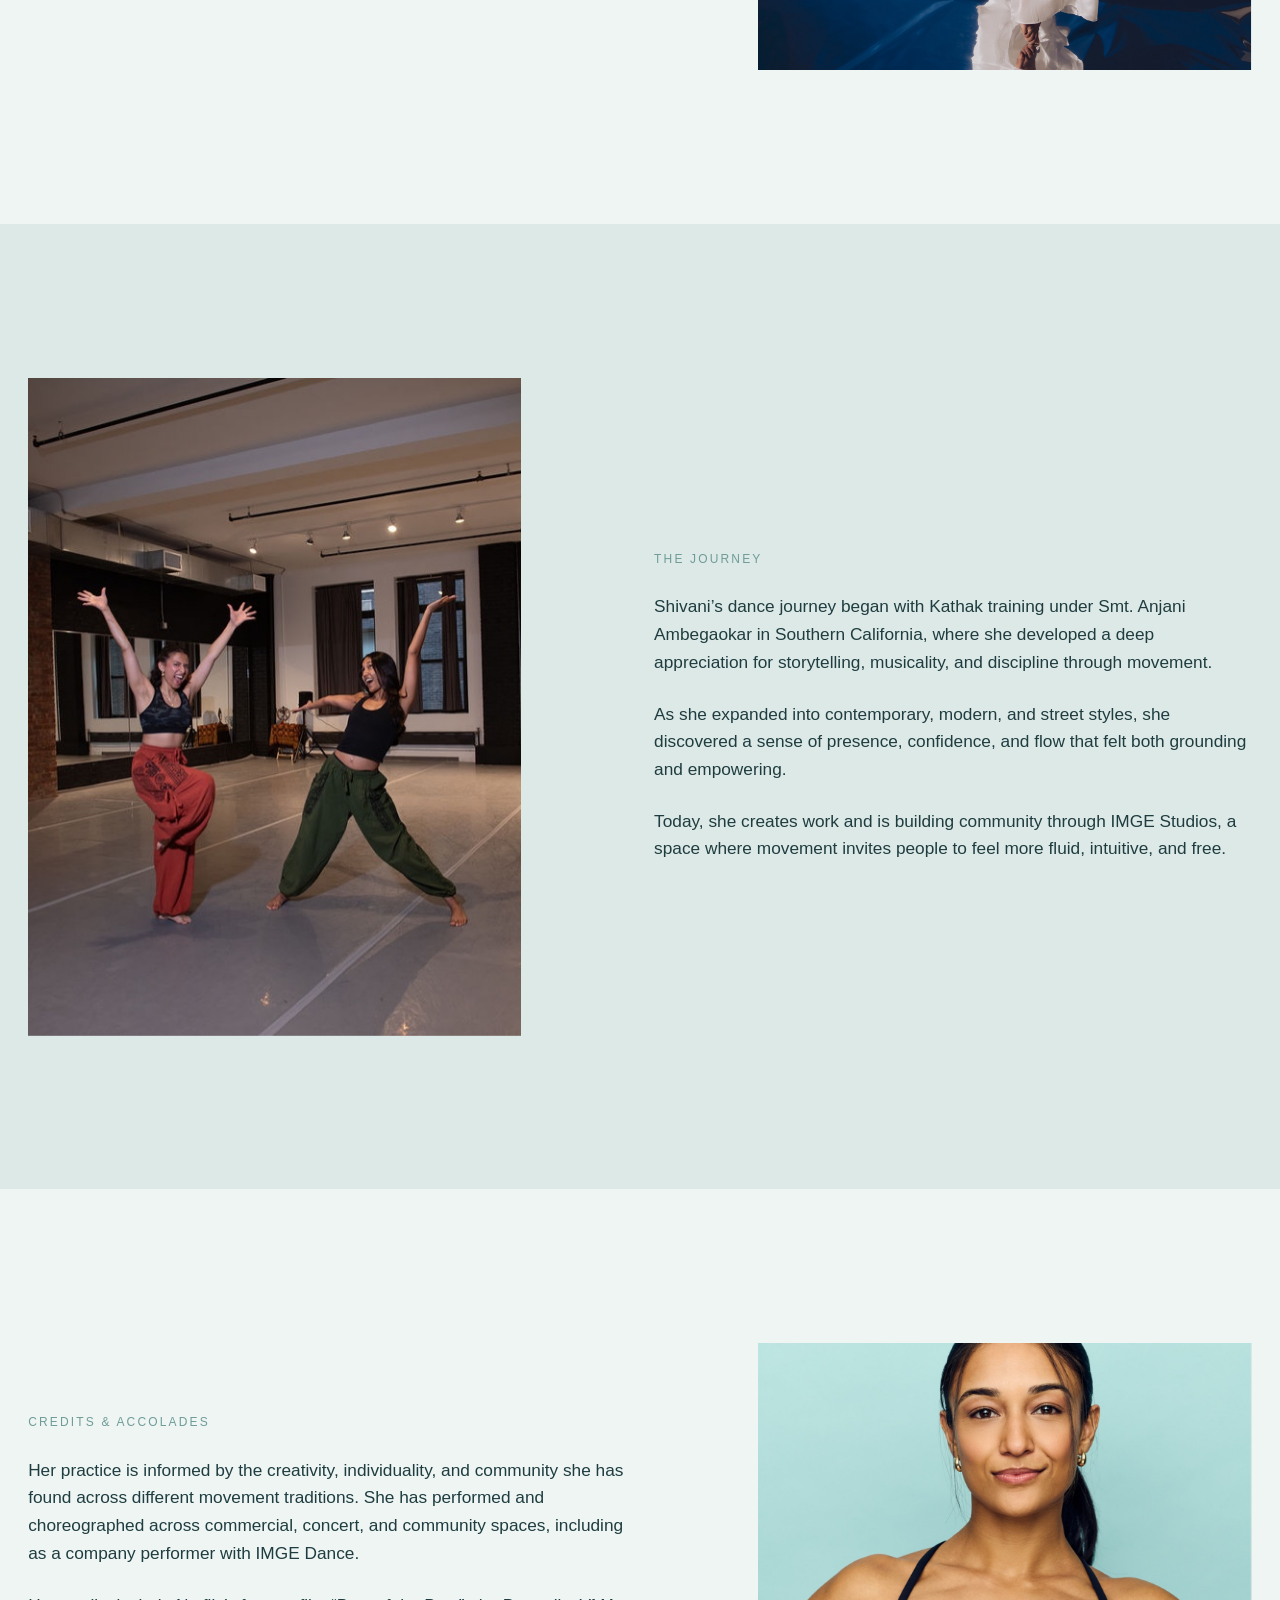
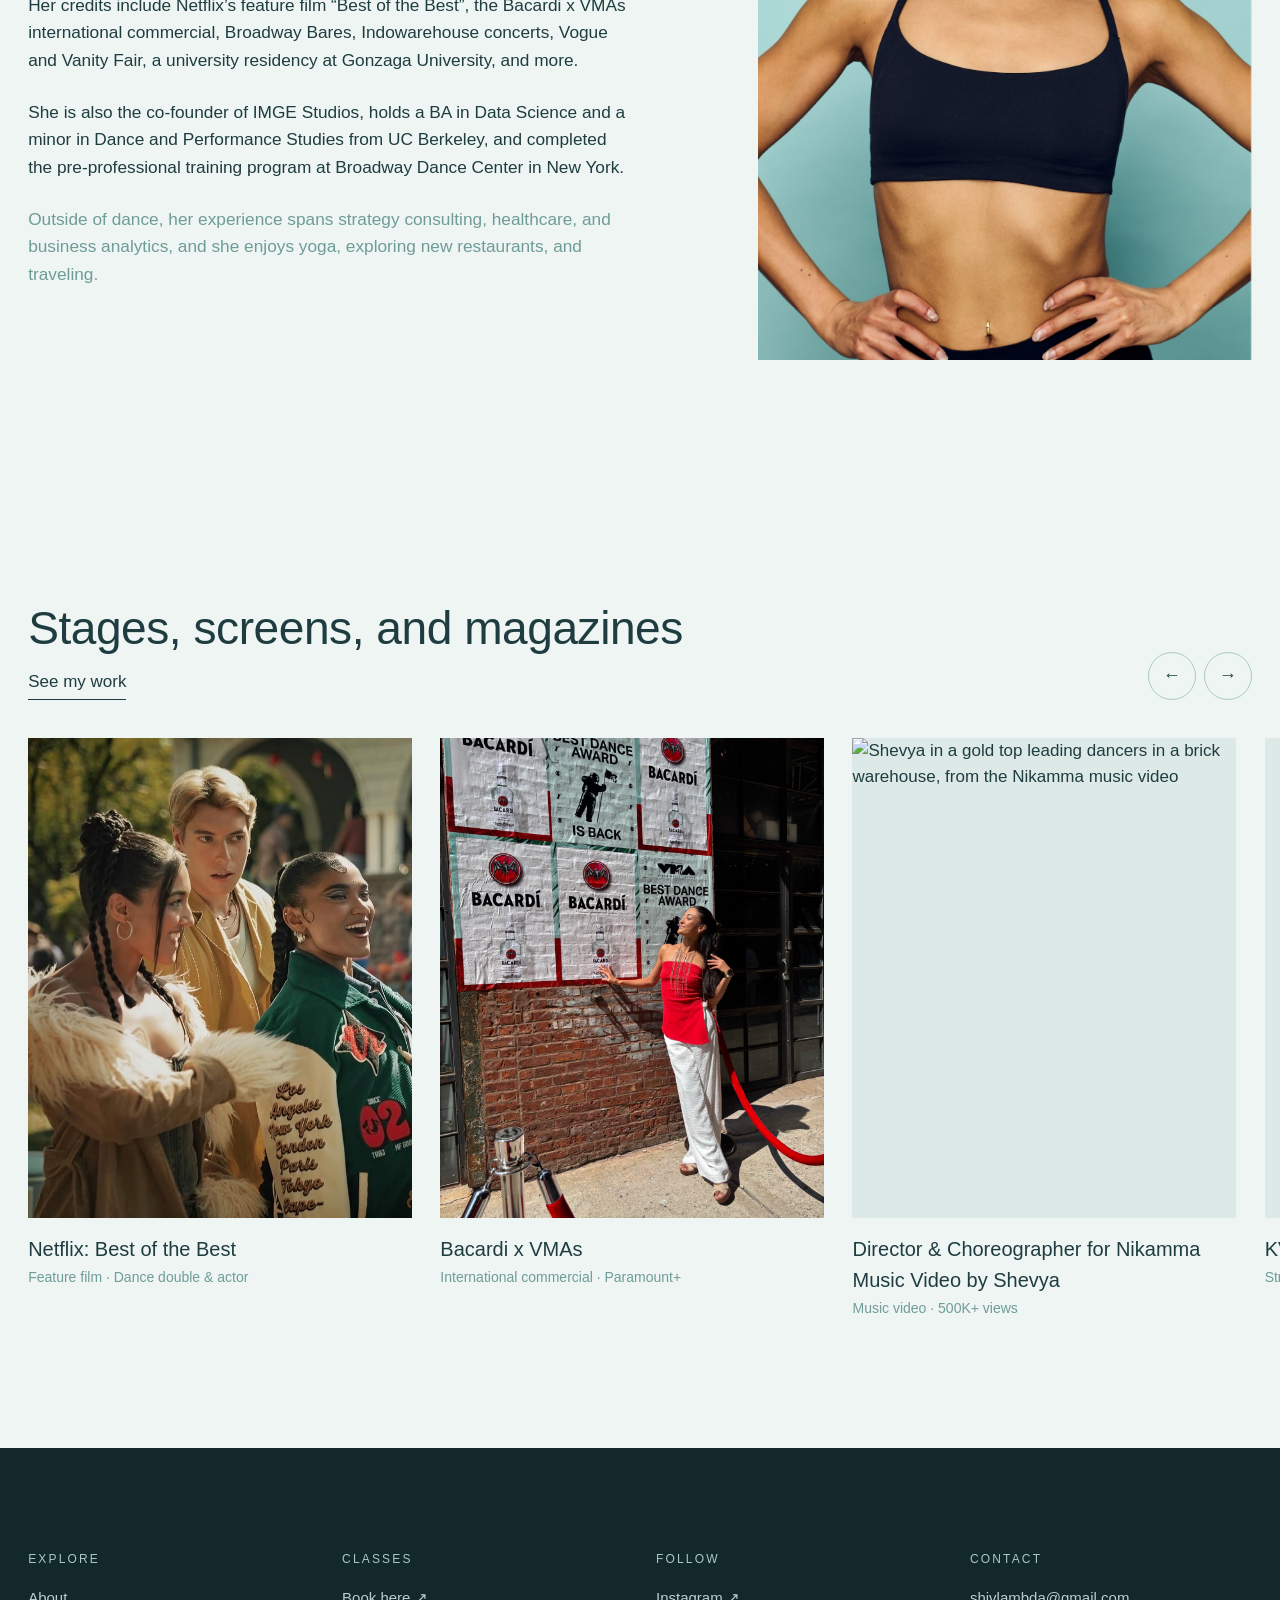
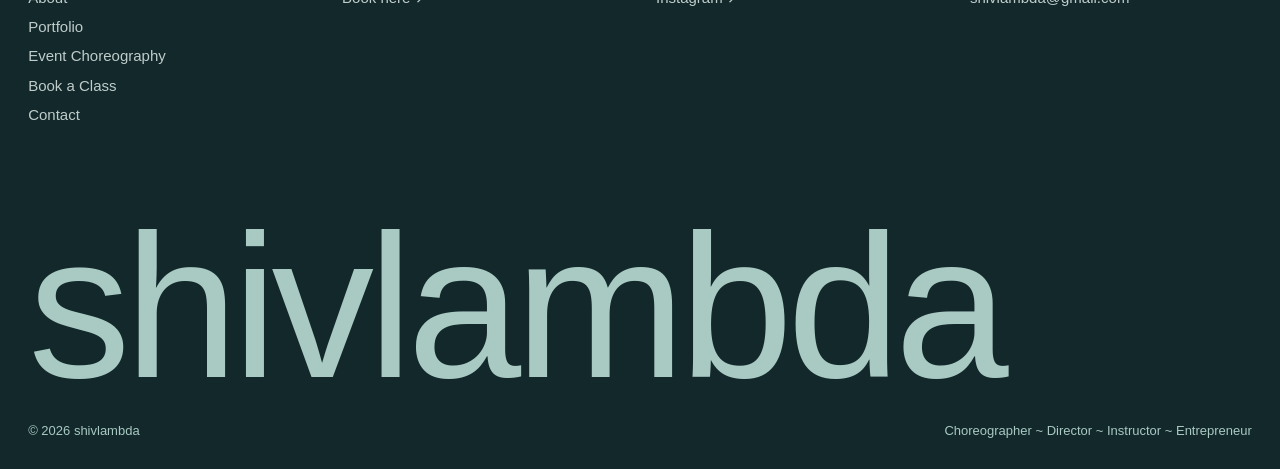
==== commit b0fc53b6: "Add KVS Tabla Experience to home preview; sharper thumbnail Co-Authored-By: Claude Opus 5.5 <noreply" ====
--- a/index.html
+++ b/index.html
@@ -118,6 +118,11 @@
           <p class="card-meta">Music video · 500K+ views</p>
         </a>
         <a class="carousel__item" href="portfolio.html#concert">
+          <div class="media media--portrait"><img src="https://i.ytimg.com/vi/vWgsTb4wD4M/sddefault.jpg" alt="Shivani smiling on stage under purple lights at the KVS Tabla Experience" loading="lazy" style="scale:1.34"></div>
+          <p class="card-title">KVS Tabla Experience</p>
+          <p class="card-meta">Street styles x Kathak fusion · Live NYC show</p>
+        </a>
+        <a class="carousel__item" href="portfolio.html#concert">
           <div class="media media--portrait"><img src="assets/img/concert-western-arts-alliance.jpg" alt="IMGE Dance ensemble in colourful costumes posed on a dark stage" loading="lazy"></div>
           <p class="card-title">Western Arts Alliance</p>
           <p class="card-meta">IMGE Dance · Choreography by Ishita Mili</p>
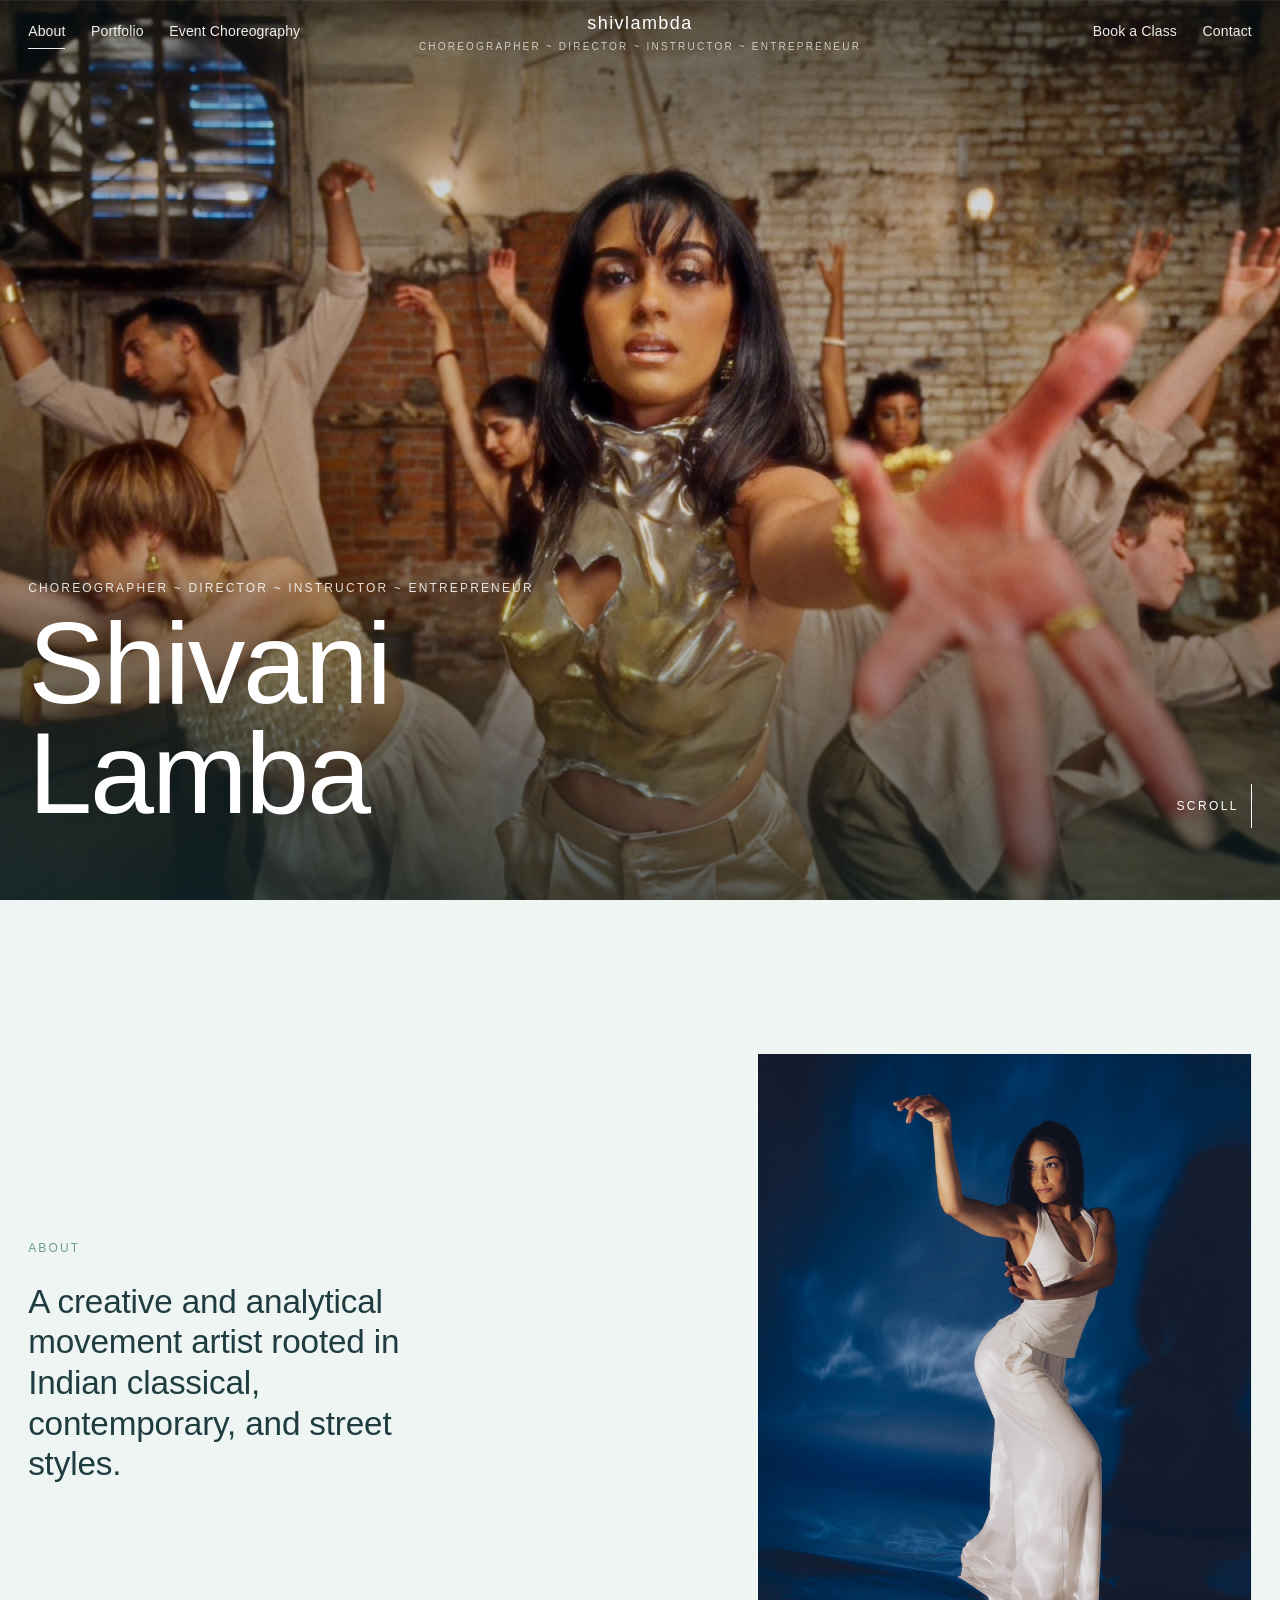
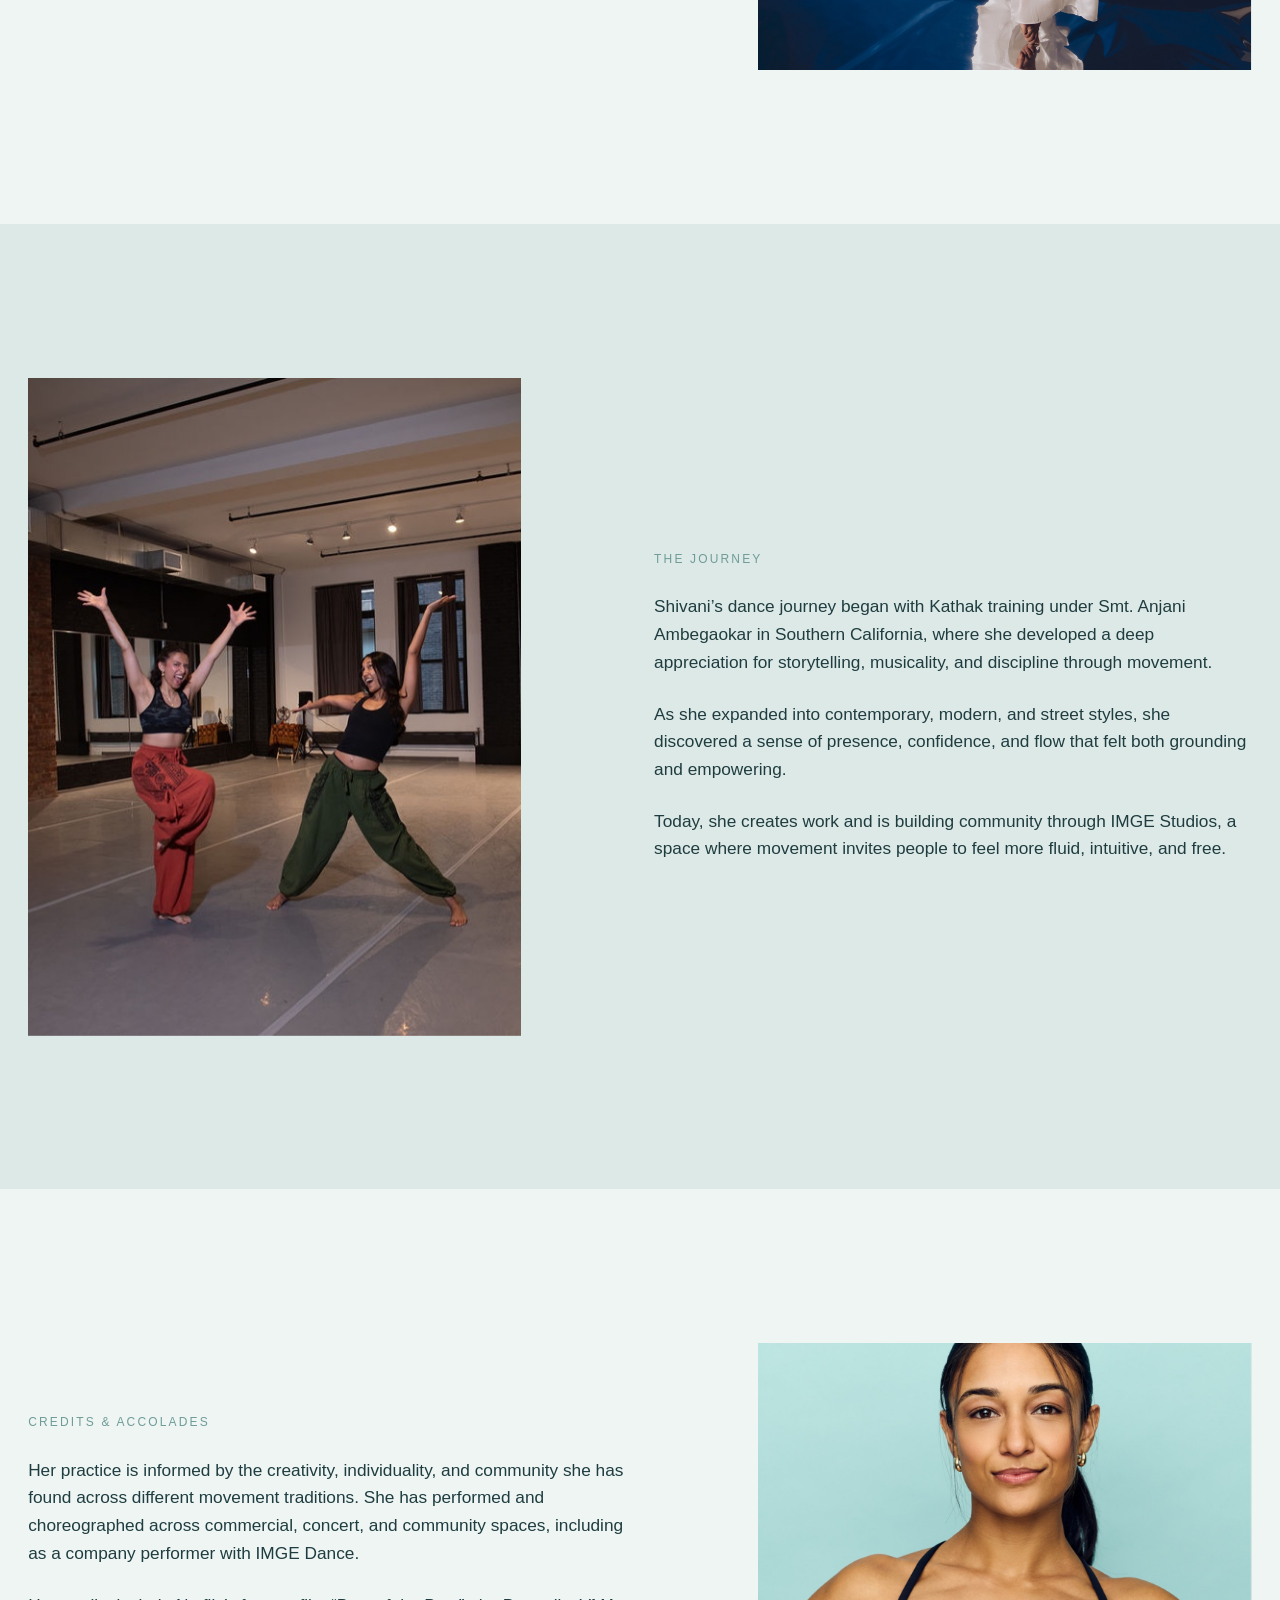
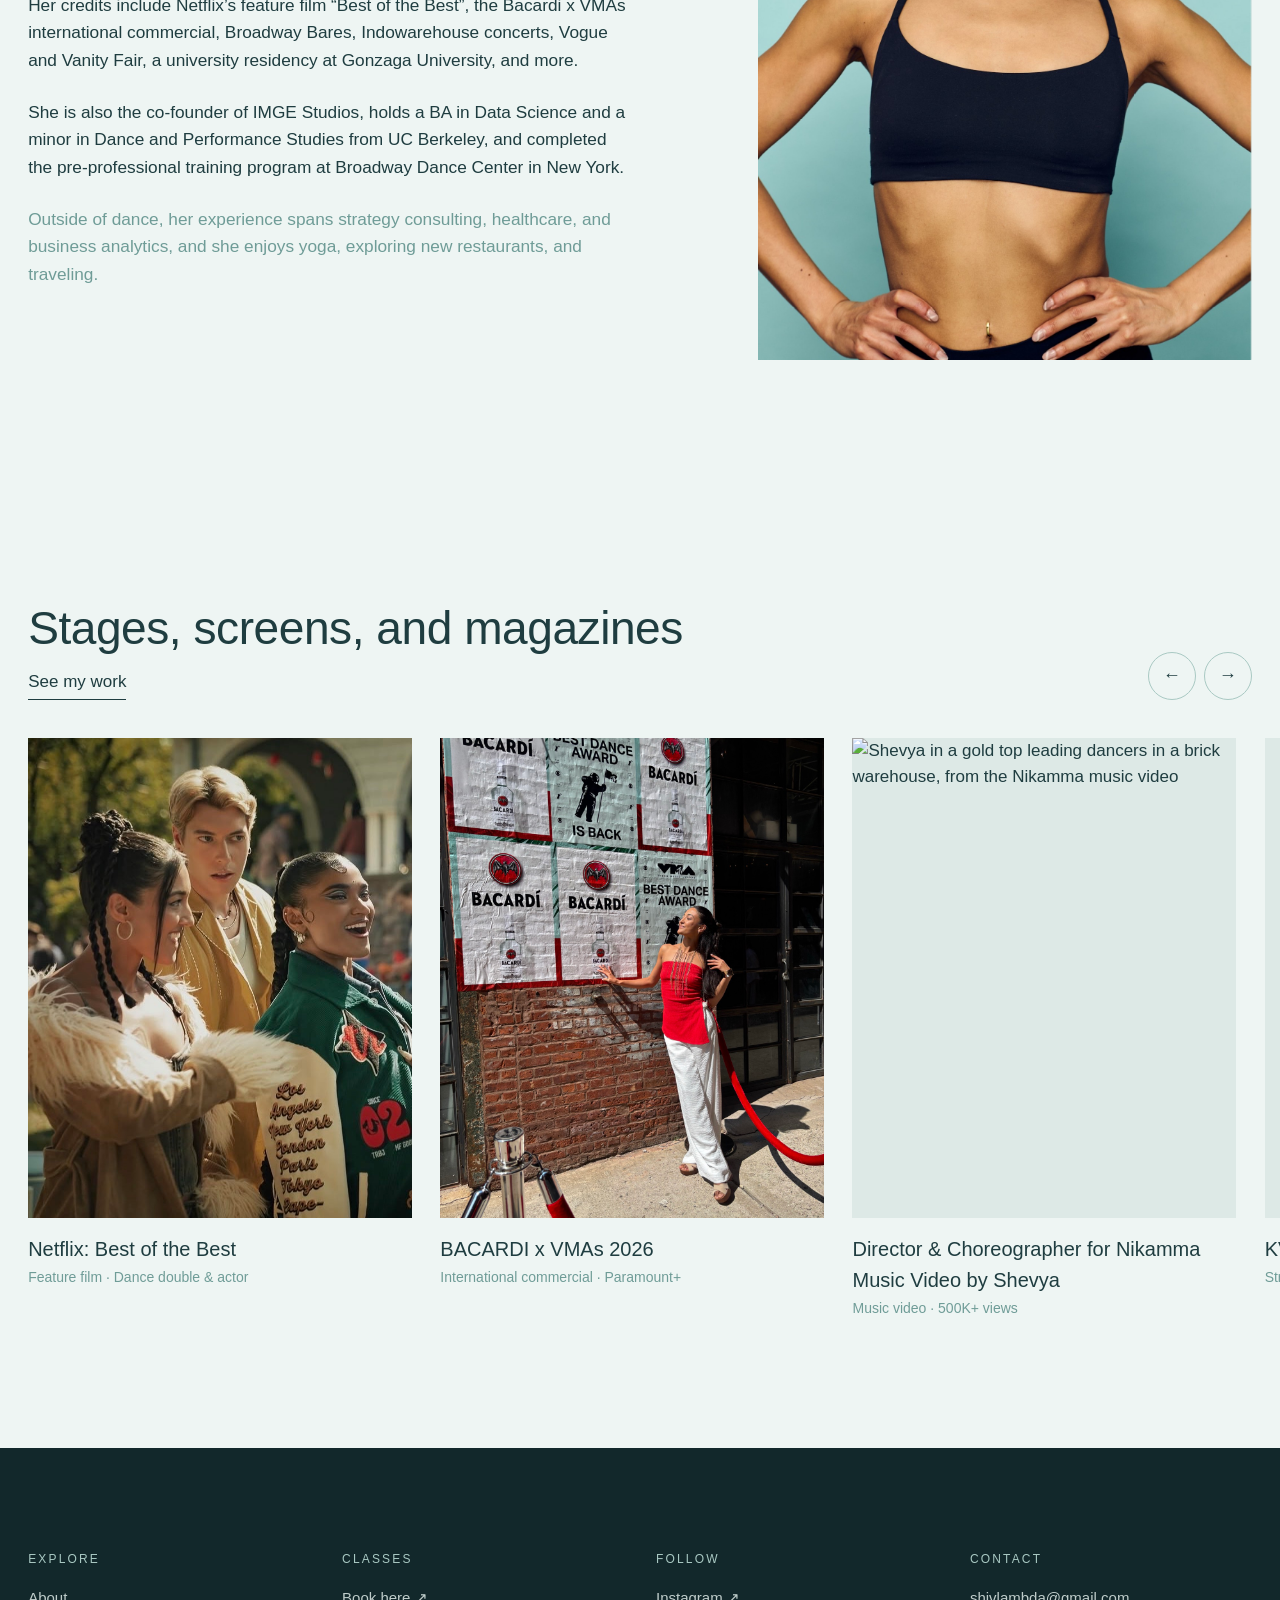
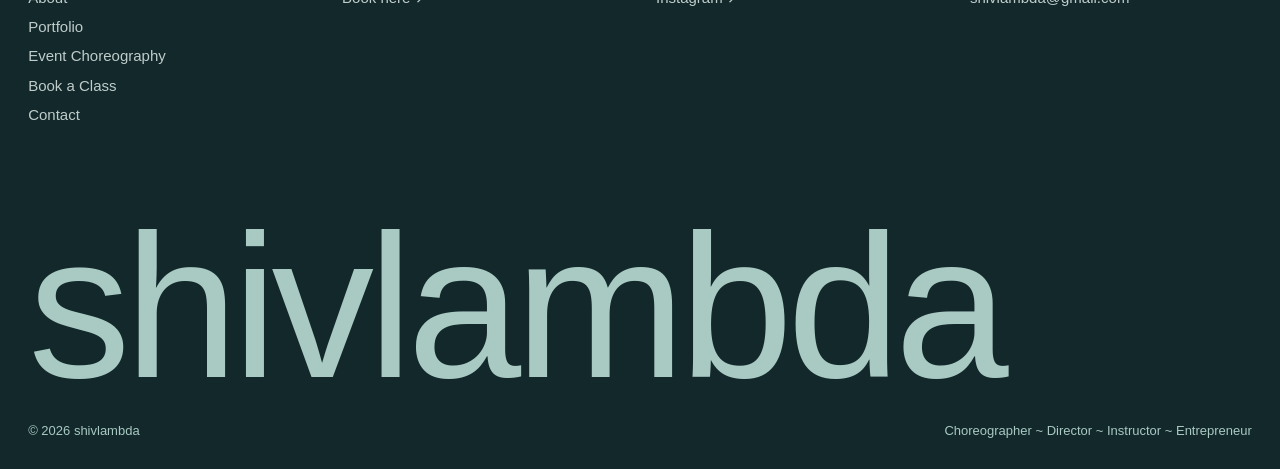
==== commit 3f40b808: "Add 2026 to recent credit titles; rename Bacardi card Co-Authored-By: Claude Opus 5.5 <noreply@anthr" ====
--- a/index.html
+++ b/index.html
@@ -109,7 +109,7 @@
         </a>
         <a class="carousel__item" href="portfolio.html#commercial">
           <div class="media media--portrait"><img src="assets/img/com-bacardi-vmas.jpg" alt="Shivani at the Bacardi x VMAs Best Dance Award wall" loading="lazy" style="object-position:65% 50%"></div>
-          <p class="card-title">Bacardi x VMAs</p>
+          <p class="card-title">BACARDI x VMAs 2026</p>
           <p class="card-meta">International commercial · Paramount+</p>
         </a>
         <a class="carousel__item" href="portfolio.html#music-video">
@@ -119,12 +119,12 @@
         </a>
         <a class="carousel__item" href="portfolio.html#concert">
           <div class="media media--portrait"><img src="https://i.ytimg.com/vi/vWgsTb4wD4M/sddefault.jpg" alt="Shivani smiling on stage under purple lights at the KVS Tabla Experience" loading="lazy" style="scale:1.34"></div>
-          <p class="card-title">KVS Tabla Experience</p>
+          <p class="card-title">KVS Tabla Experience 2026</p>
           <p class="card-meta">Street styles x Kathak fusion · Live NYC show</p>
         </a>
         <a class="carousel__item" href="portfolio.html#concert">
           <div class="media media--portrait"><img src="assets/img/concert-western-arts-alliance.jpg" alt="IMGE Dance ensemble in colourful costumes posed on a dark stage" loading="lazy"></div>
-          <p class="card-title">Western Arts Alliance</p>
+          <p class="card-title">Western Arts Alliance 2026</p>
           <p class="card-meta">IMGE Dance · Choreography by Ishita Mili</p>
         </a>
         <a class="carousel__item" href="portfolio.html#commercial">
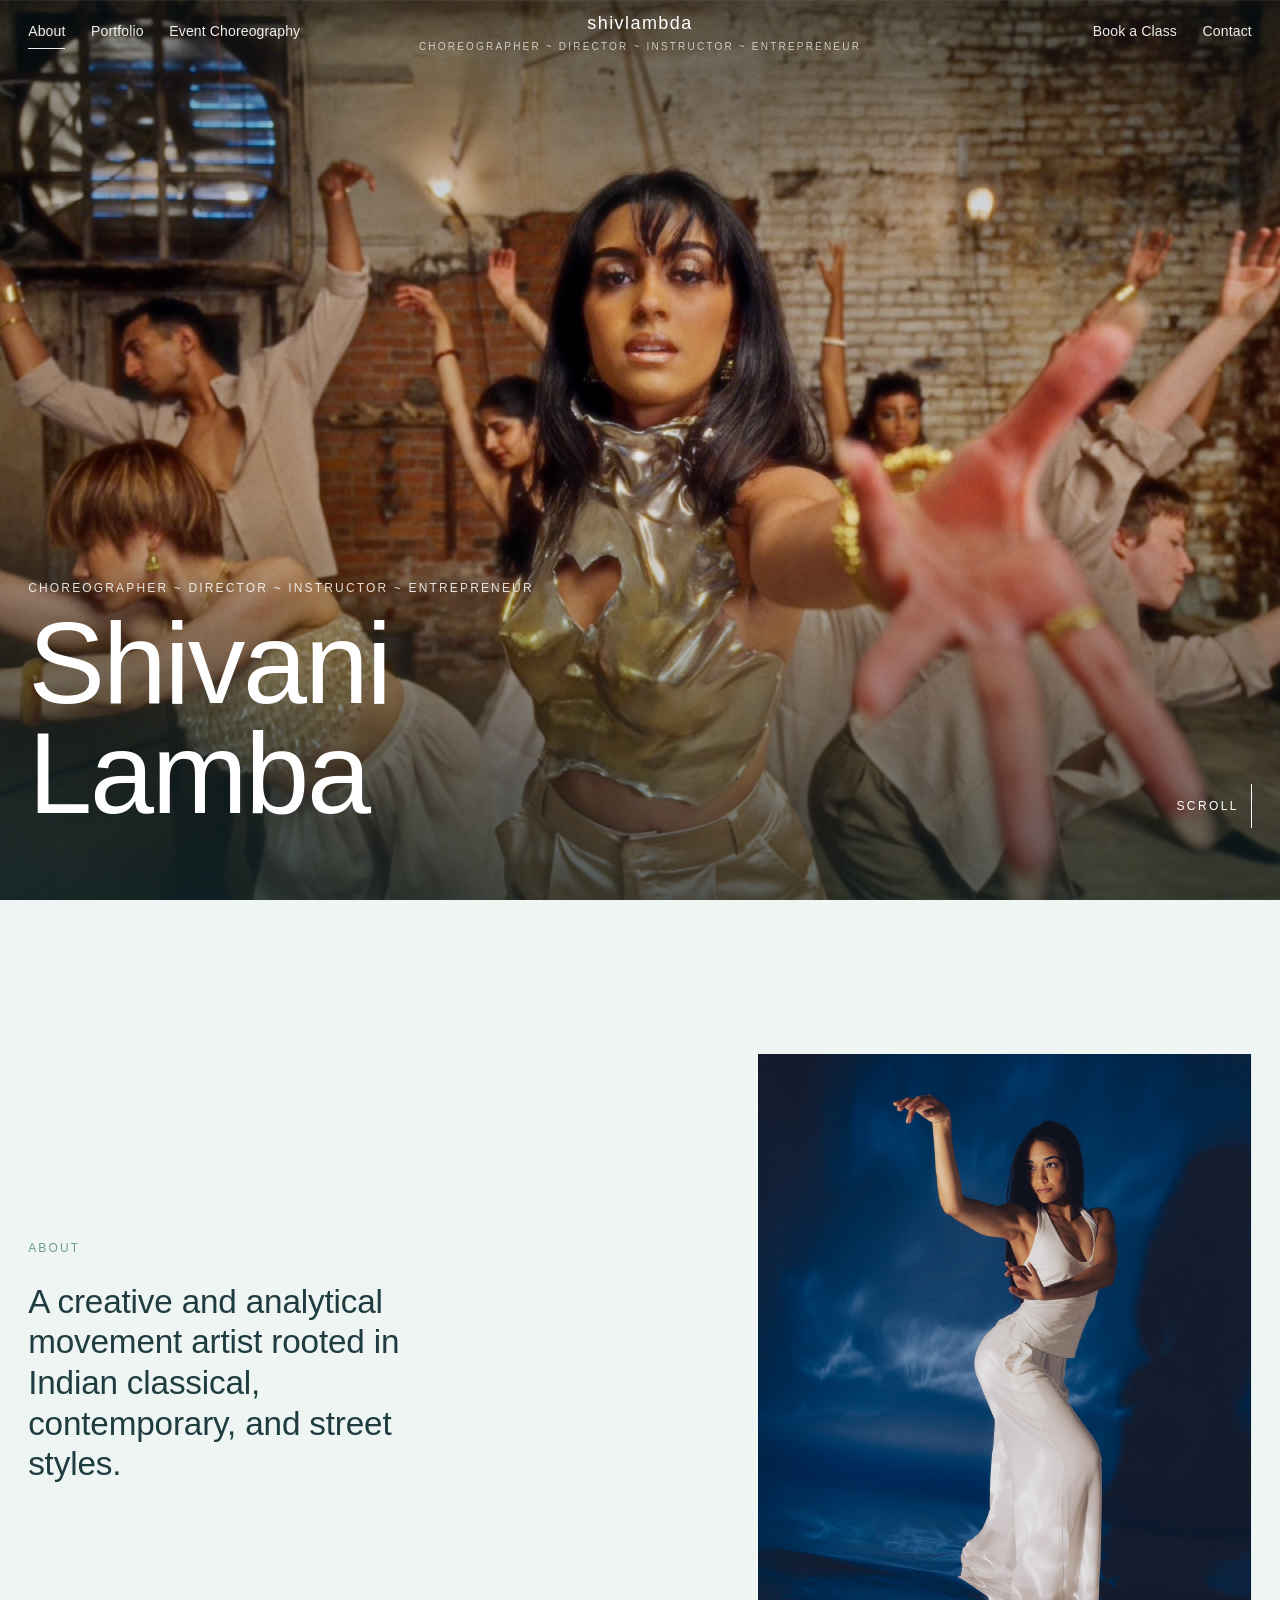
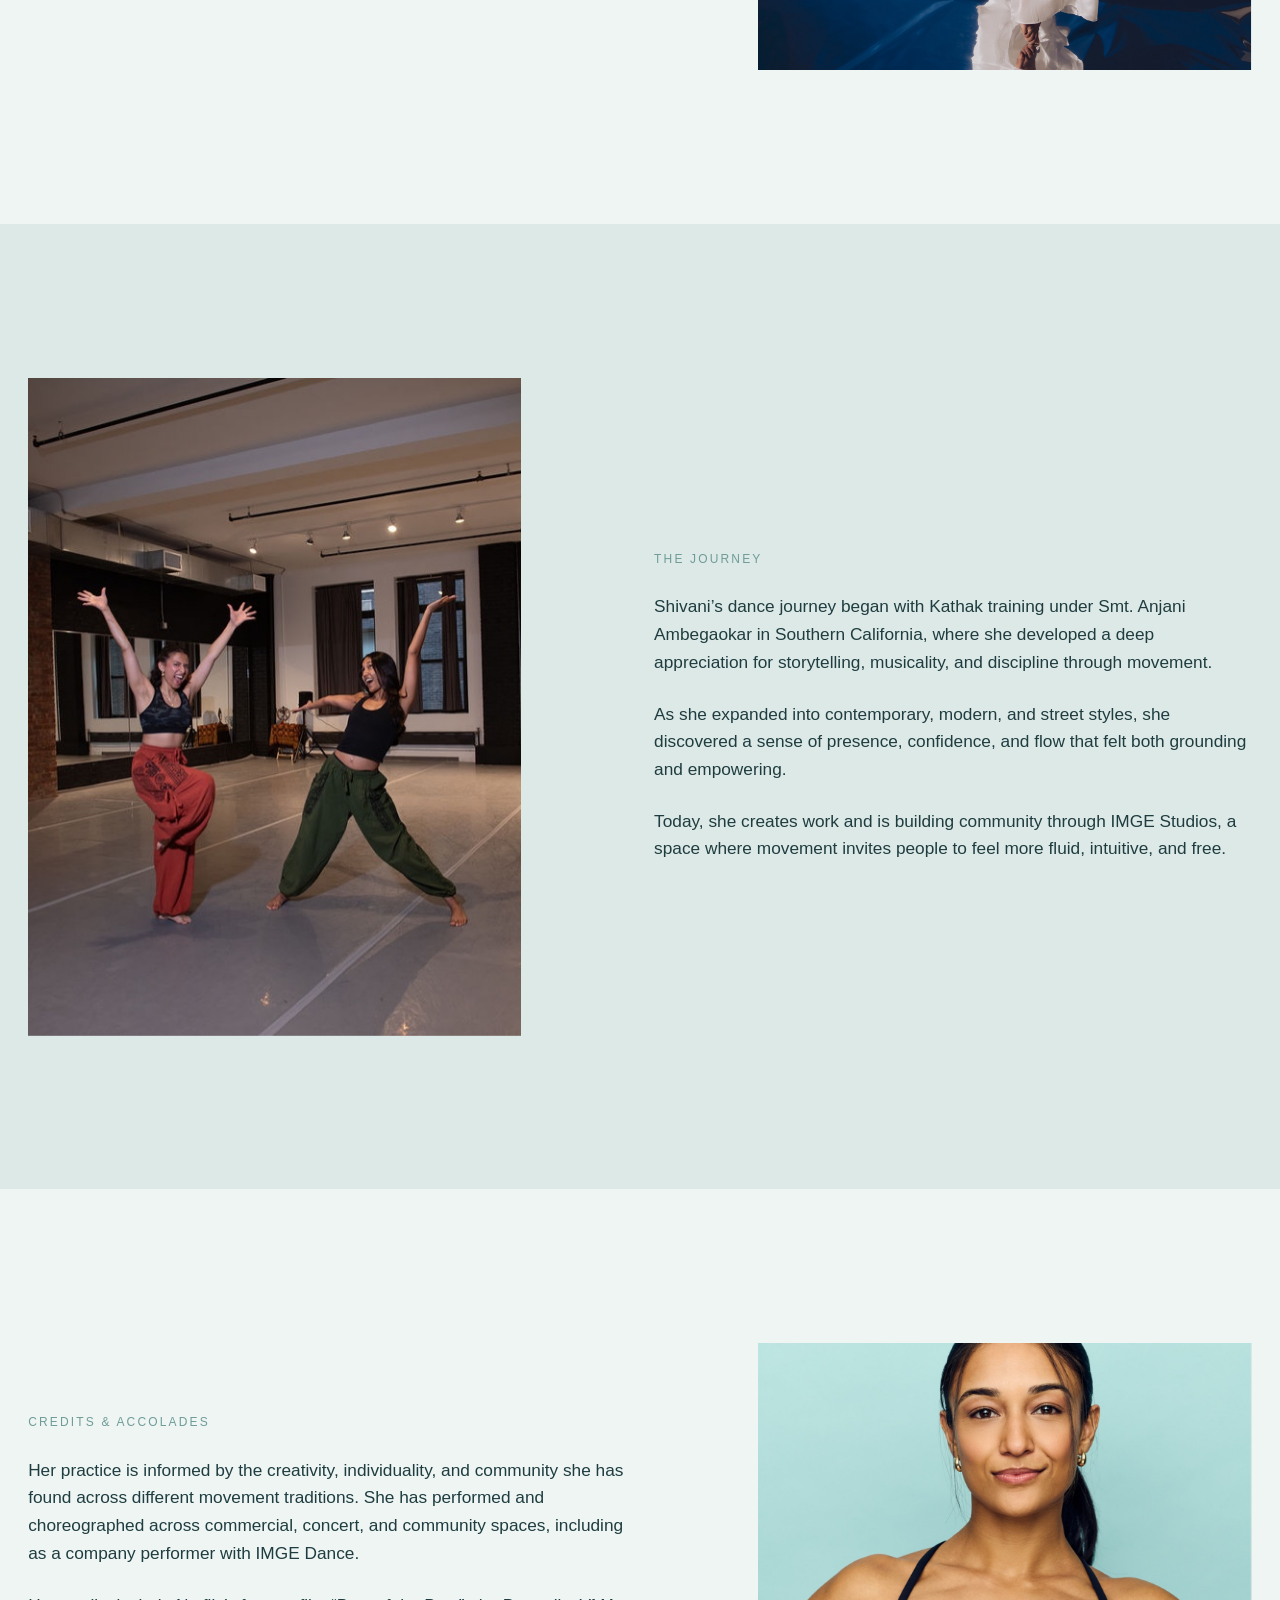
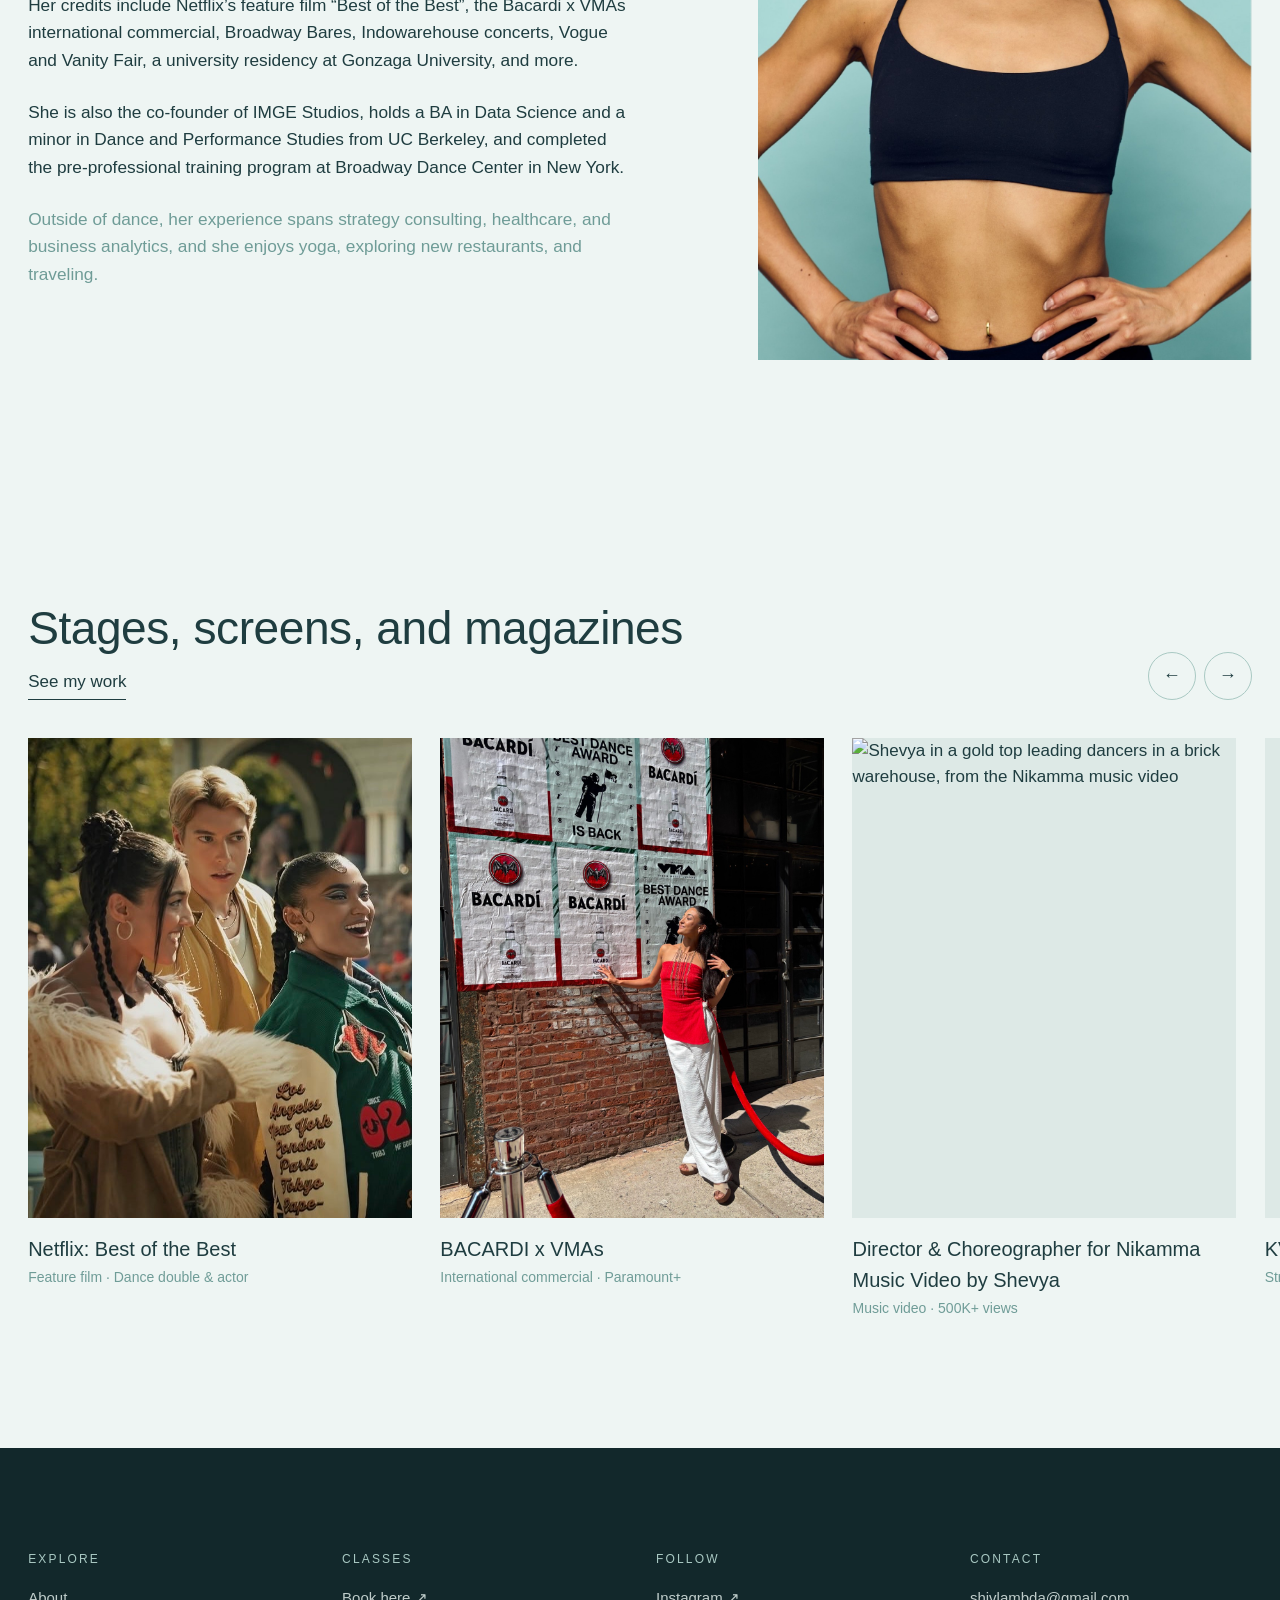
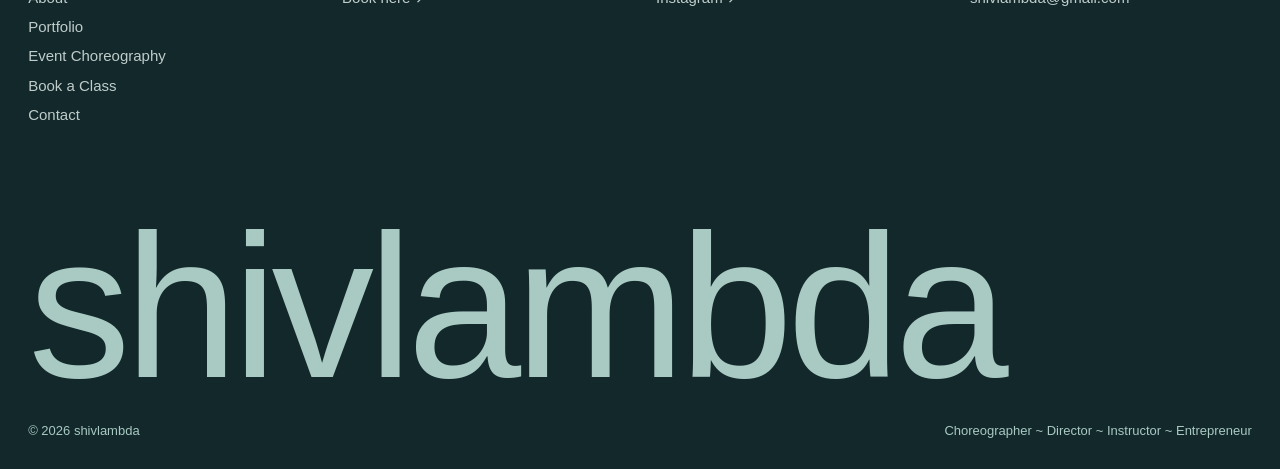
==== commit 2f95a23c: "Keep credit years on portfolio only, not home preview Co-Authored-By: Claude Opus 5.5 <noreply@anthr" ====
--- a/index.html
+++ b/index.html
@@ -109,7 +109,7 @@
         </a>
         <a class="carousel__item" href="portfolio.html#commercial">
           <div class="media media--portrait"><img src="assets/img/com-bacardi-vmas.jpg" alt="Shivani at the Bacardi x VMAs Best Dance Award wall" loading="lazy" style="object-position:65% 50%"></div>
-          <p class="card-title">BACARDI x VMAs 2026</p>
+          <p class="card-title">BACARDI x VMAs</p>
           <p class="card-meta">International commercial · Paramount+</p>
         </a>
         <a class="carousel__item" href="portfolio.html#music-video">
@@ -119,12 +119,12 @@
         </a>
         <a class="carousel__item" href="portfolio.html#concert">
           <div class="media media--portrait"><img src="https://i.ytimg.com/vi/vWgsTb4wD4M/sddefault.jpg" alt="Shivani smiling on stage under purple lights at the KVS Tabla Experience" loading="lazy" style="scale:1.34"></div>
-          <p class="card-title">KVS Tabla Experience 2026</p>
+          <p class="card-title">KVS Tabla Experience</p>
           <p class="card-meta">Street styles x Kathak fusion · Live NYC show</p>
         </a>
         <a class="carousel__item" href="portfolio.html#concert">
           <div class="media media--portrait"><img src="assets/img/concert-western-arts-alliance.jpg" alt="IMGE Dance ensemble in colourful costumes posed on a dark stage" loading="lazy"></div>
-          <p class="card-title">Western Arts Alliance 2026</p>
+          <p class="card-title">Western Arts Alliance</p>
           <p class="card-meta">IMGE Dance · Choreography by Ishita Mili</p>
         </a>
         <a class="carousel__item" href="portfolio.html#commercial">
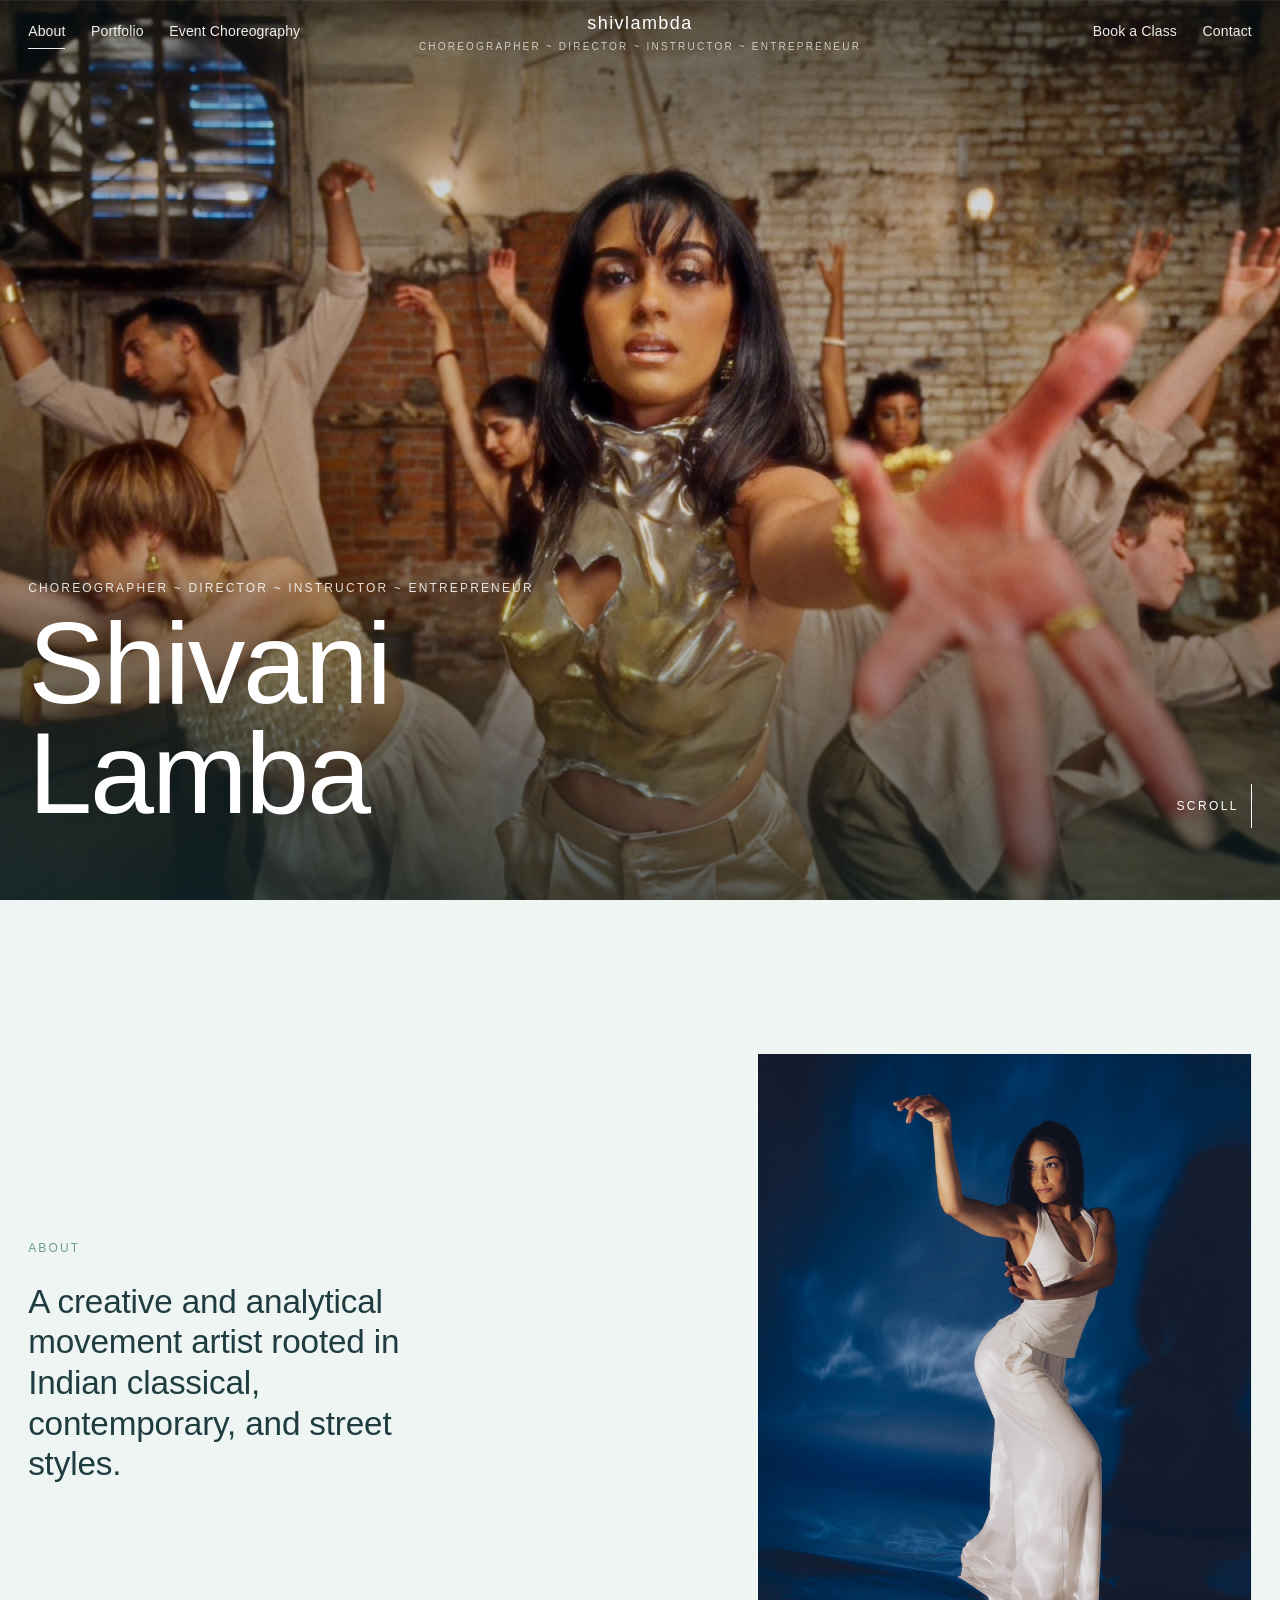
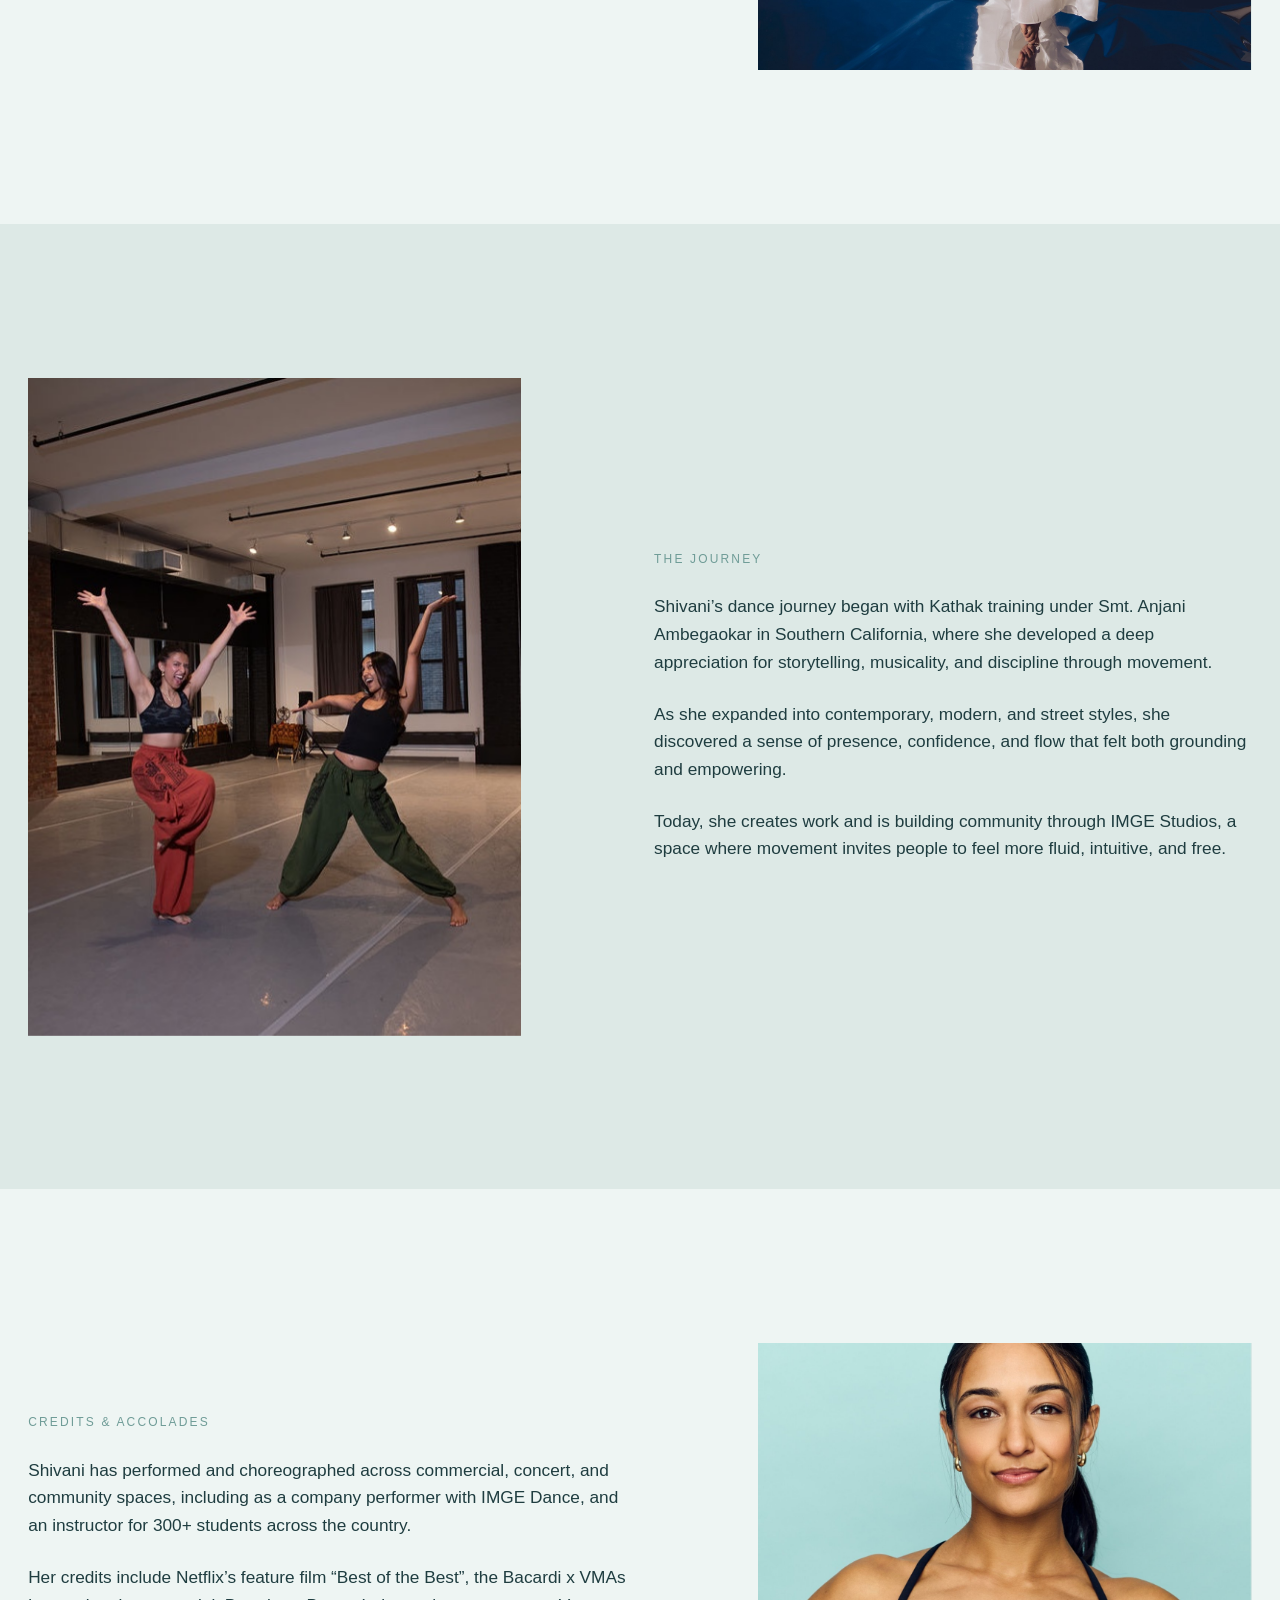
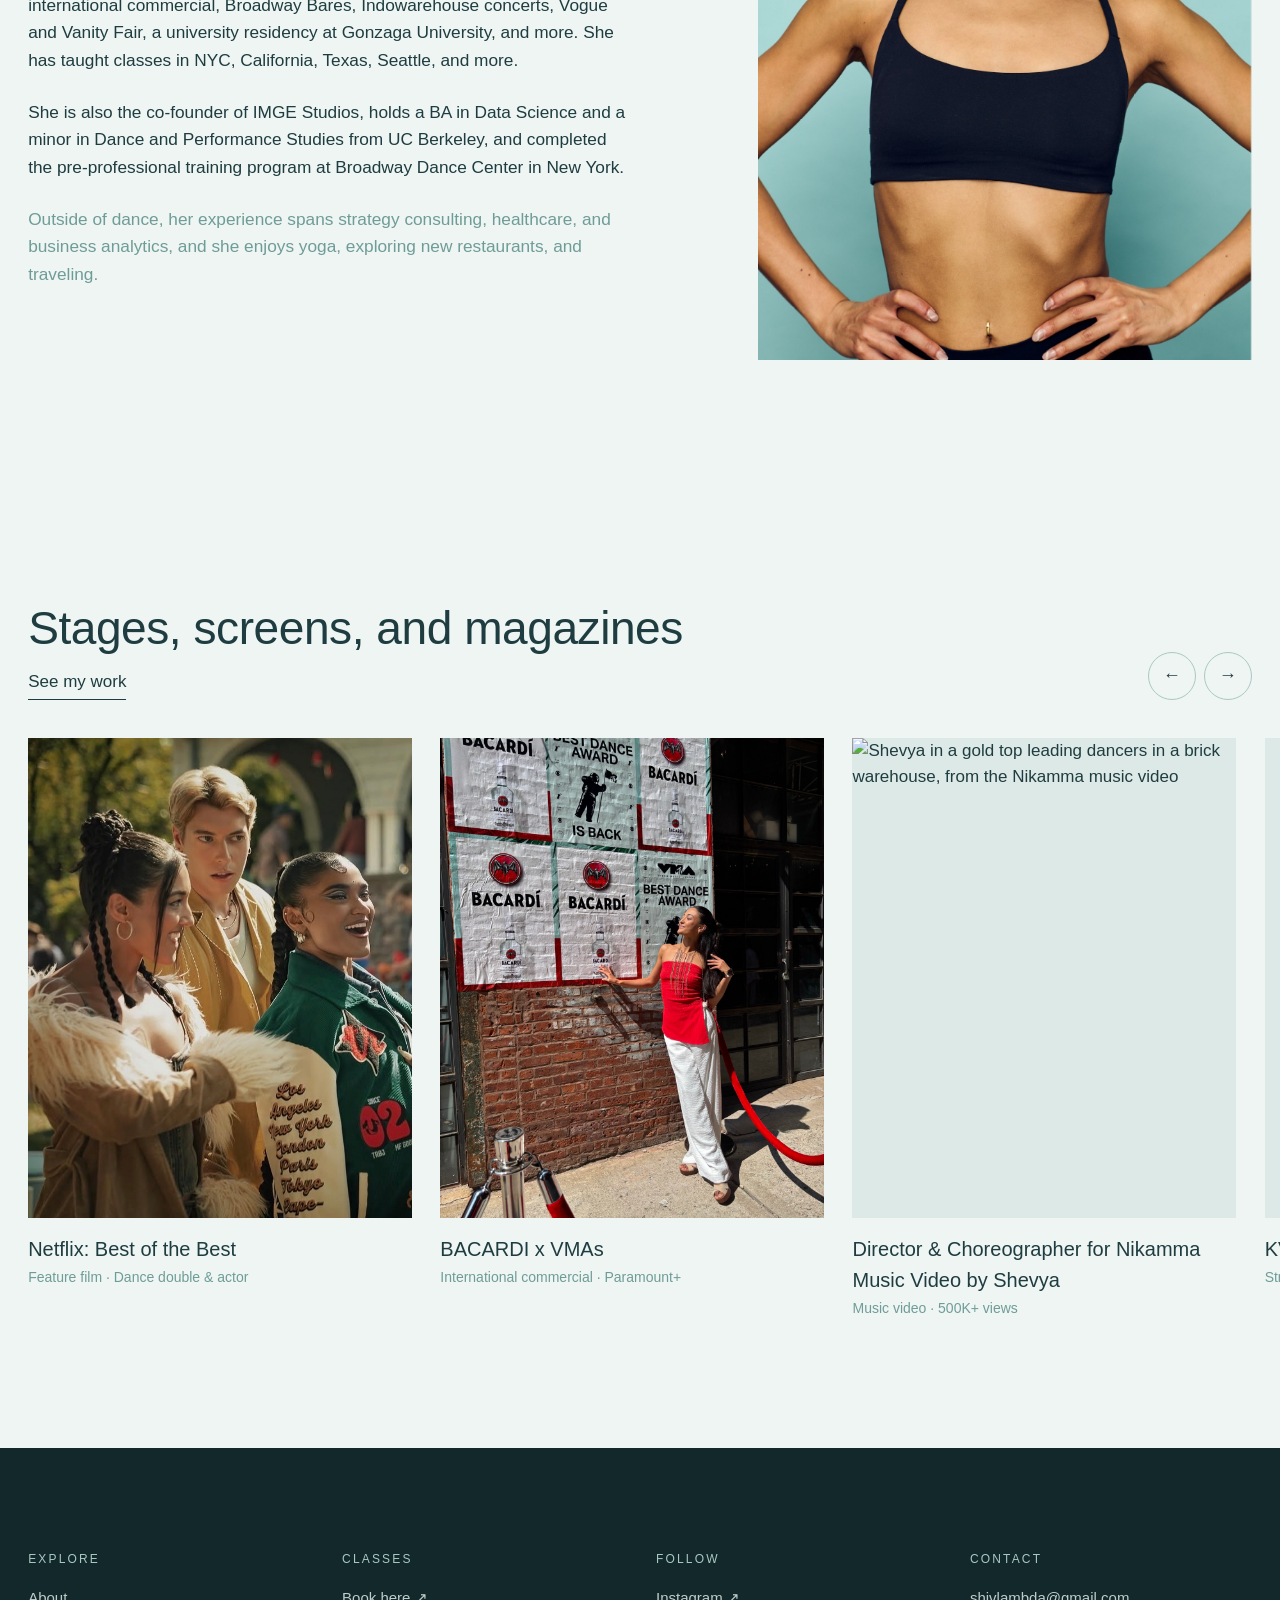
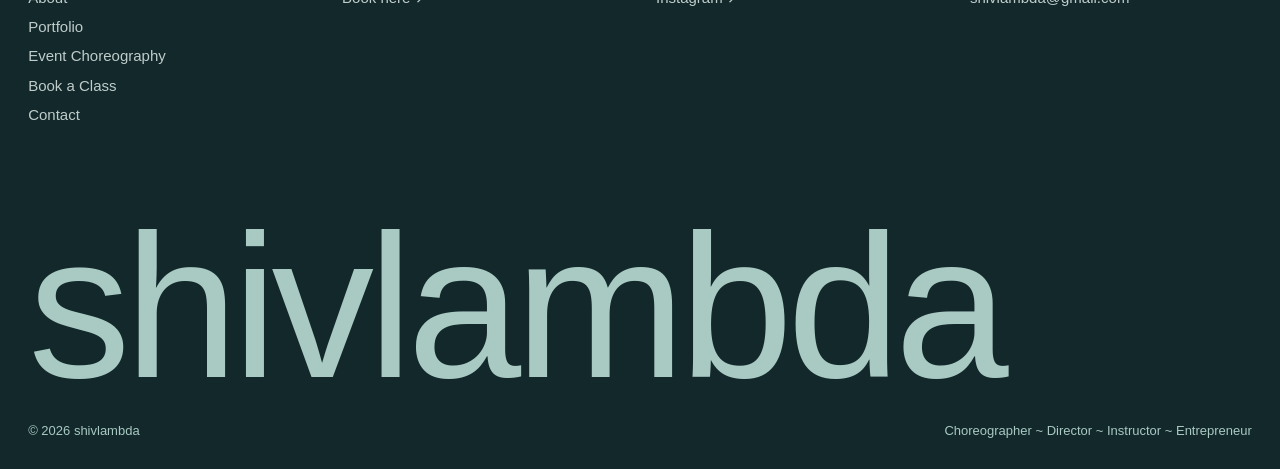
==== commit 44b40bc1: "Update credits copy; add UC Berkeley and Broadway Dance Center logos to Academia Co-Authored-By: Cla" ====
--- a/index.html
+++ b/index.html
@@ -3,9 +3,9 @@
 <head>
   <meta charset="utf-8">
   <meta name="viewport" content="width=device-width, initial-scale=1">
-  <title>Shivani Lamba — Choreographer, Director, Instructor, Entrepreneur</title>
-  <meta name="description" content="Shivani Lamba (shiv) — NYC-based choreographer, director, instructor and entrepreneur. Company performer with IMGE Dance. Book a class, private lesson or event choreography.">
-  <meta property="og:title" content="Shivani Lamba — Choreographer, Director, Instructor, Entrepreneur">
+  <title>Shivani Lamba | Choreographer, Director, Instructor, Entrepreneur</title>
+  <meta name="description" content="Shivani Lamba (shiv), NYC-based choreographer, director, instructor and entrepreneur. Company performer with IMGE Dance. Book a class, private lesson or event choreography.">
+  <meta property="og:title" content="Shivani Lamba | Choreographer, Director, Instructor, Entrepreneur">
   <meta property="og:image" content="assets/img/shivani-6.jpg">
   <link rel="icon" href="assets/img/logo.png">
   <link rel="stylesheet" href="assets/css/style.css">
@@ -21,7 +21,7 @@
   <header id="site-header" data-on-dark></header>
 
   <main>
-    <!-- HERO — intro video (swap assets/video/intro.mp4 + poster to change it) -->
+    <!-- HERO: intro video (swap assets/video/intro.mp4 + poster to change it) -->
     <section class="hero">
       <div class="hero__water" aria-hidden="true"></div>
       <div class="hero__media">
@@ -76,8 +76,8 @@
       <div class="grid">
         <div class="col-6 stack body-lg" style="align-self:center">
           <p class="eyebrow reveal">Credits &amp; accolades</p>
-          <p class="reveal">Her practice is informed by the creativity, individuality, and community she has found across different movement traditions. She has performed and choreographed across commercial, concert, and community spaces, including as a company performer with IMGE Dance.</p>
-          <p class="reveal">Her credits include Netflix’s feature film “Best of the Best”, the Bacardi x VMAs international commercial, Broadway Bares, Indowarehouse concerts, Vogue and Vanity Fair, a university residency at Gonzaga University, and more.</p>
+          <p class="reveal">Shivani has performed and choreographed across commercial, concert, and community spaces, including as a company performer with IMGE Dance, and an instructor for 300+ students across the country.</p>
+          <p class="reveal">Her credits include Netflix’s feature film “Best of the Best”, the Bacardi x VMAs international commercial, Broadway Bares, Indowarehouse concerts, Vogue and Vanity Fair, a university residency at Gonzaga University, and more. She has taught classes in NYC, California, Texas, Seattle, and more.</p>
           <p class="reveal">She is also the co-founder of IMGE Studios, holds a BA in Data Science and a minor in Dance and Performance Studies from UC Berkeley, and completed the pre-professional training program at Broadway Dance Center in New York.</p>
           <p class="reveal muted">Outside of dance, her experience spans strategy consulting, healthcare, and business analytics, and she enjoys yoga, exploring new restaurants, and traveling.</p>
         </div>
--- a/assets/css/style.css
+++ b/assets/css/style.css
@@ -1,5 +1,5 @@
 /* ==========================================================================
-   shivlambda — dance portfolio
+   shivlambda: dance portfolio
    Water palette · Helvetica thin · calm, airy motion
    ========================================================================== */
 
@@ -288,6 +288,10 @@
 .media--cinema { aspect-ratio: 21 / 9; }
 @media (max-width: 860px) { .media--cinema { aspect-ratio: 4 / 3; } }
 
+/* Logos (e.g. schools) sit whole on white instead of being cropped like photos */
+.media--logo { background: var(--white); }
+.media--logo img { object-fit: contain; padding: 12% 14%; }
+
 /* Placeholder until real images are dropped in */
 .media--ph {
   background:
@@ -386,7 +390,7 @@
 .work .media { margin-bottom: 12px; }
 .work.is-hidden { display: none; }
 
-/* Low-res YouTube thumbnails (hq/sd) are 4:3 with baked-in letterbox bars — zoom past them.
+/* Low-res YouTube thumbnails (hq/sd) are 4:3 with baked-in letterbox bars, so zoom past them.
    hqdefault cards sit in 4:3 boxes, so they need the full 4:3 → 16:9 zoom. */
 .media img[src*="i.ytimg.com"][src*="/sddefault"] { scale: 1.06; }
 .media img[src*="i.ytimg.com"][src*="/hqdefault"] { scale: 1.34; }
